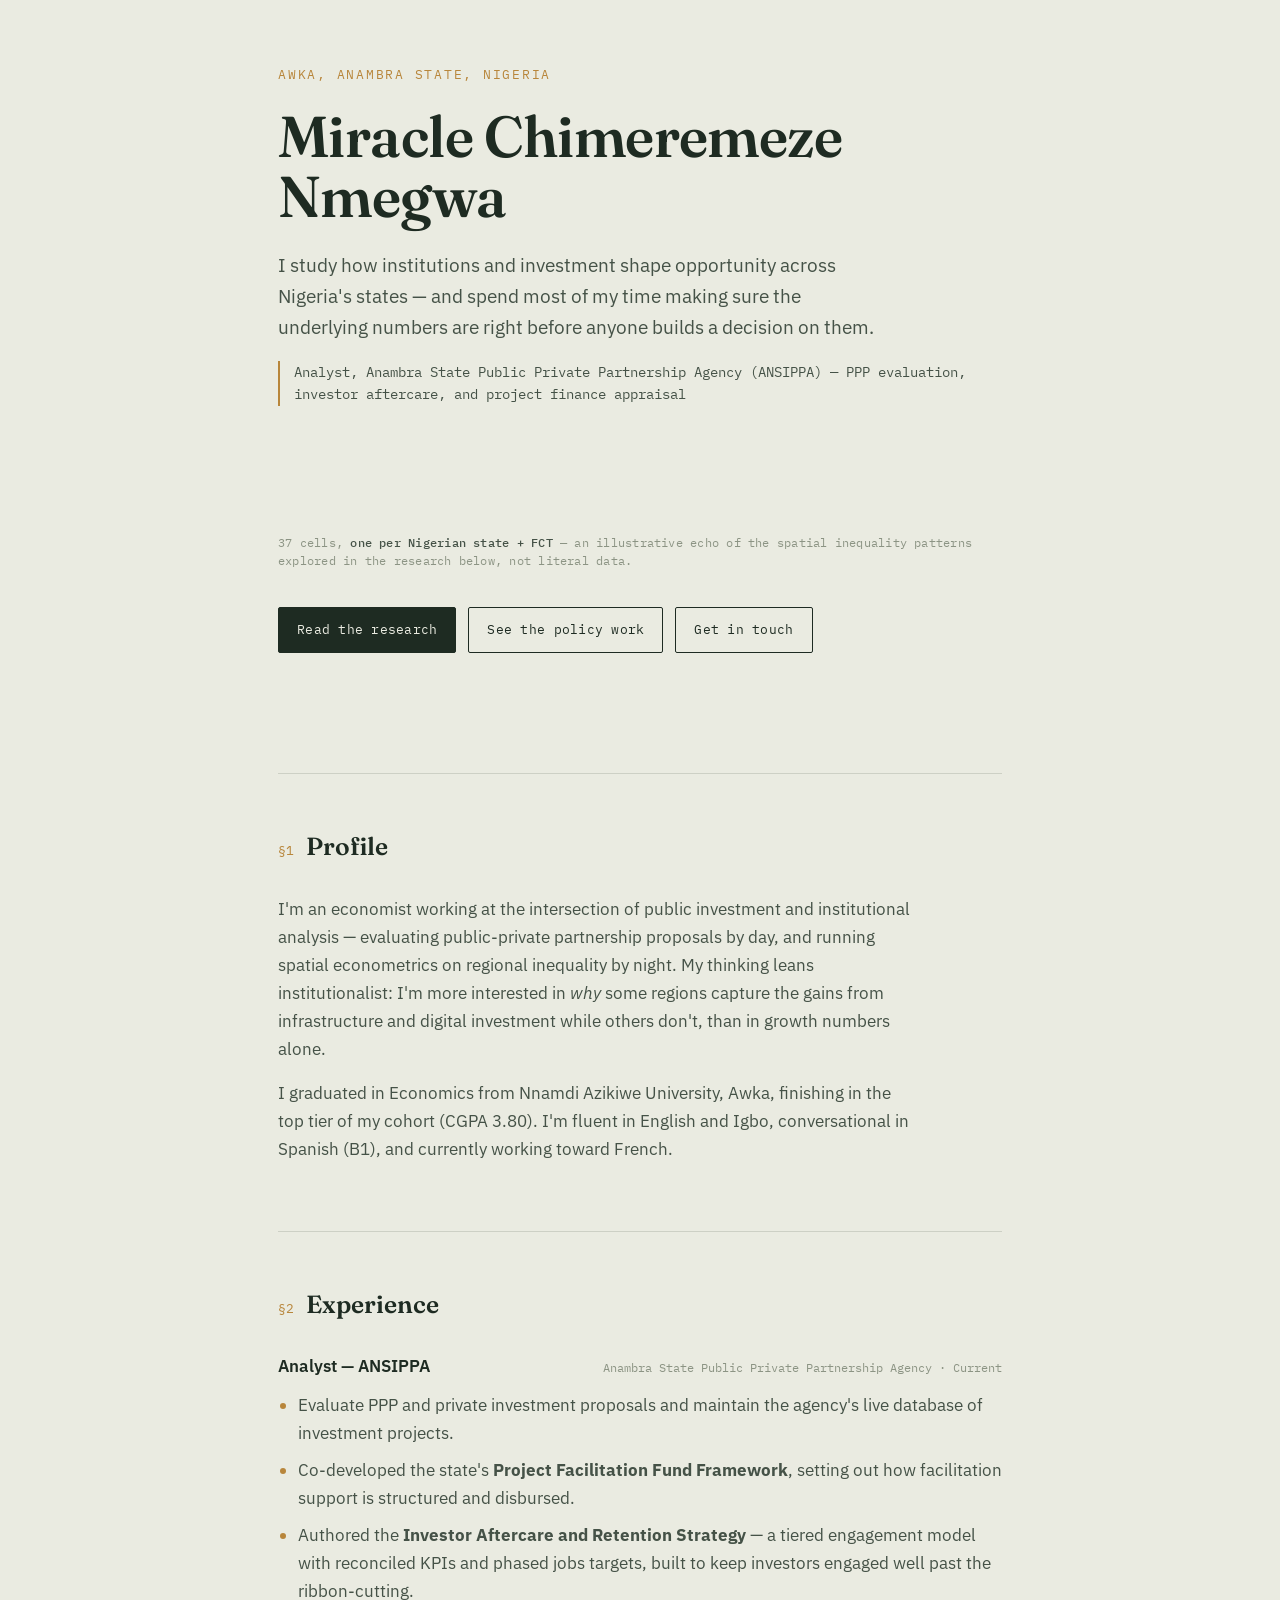
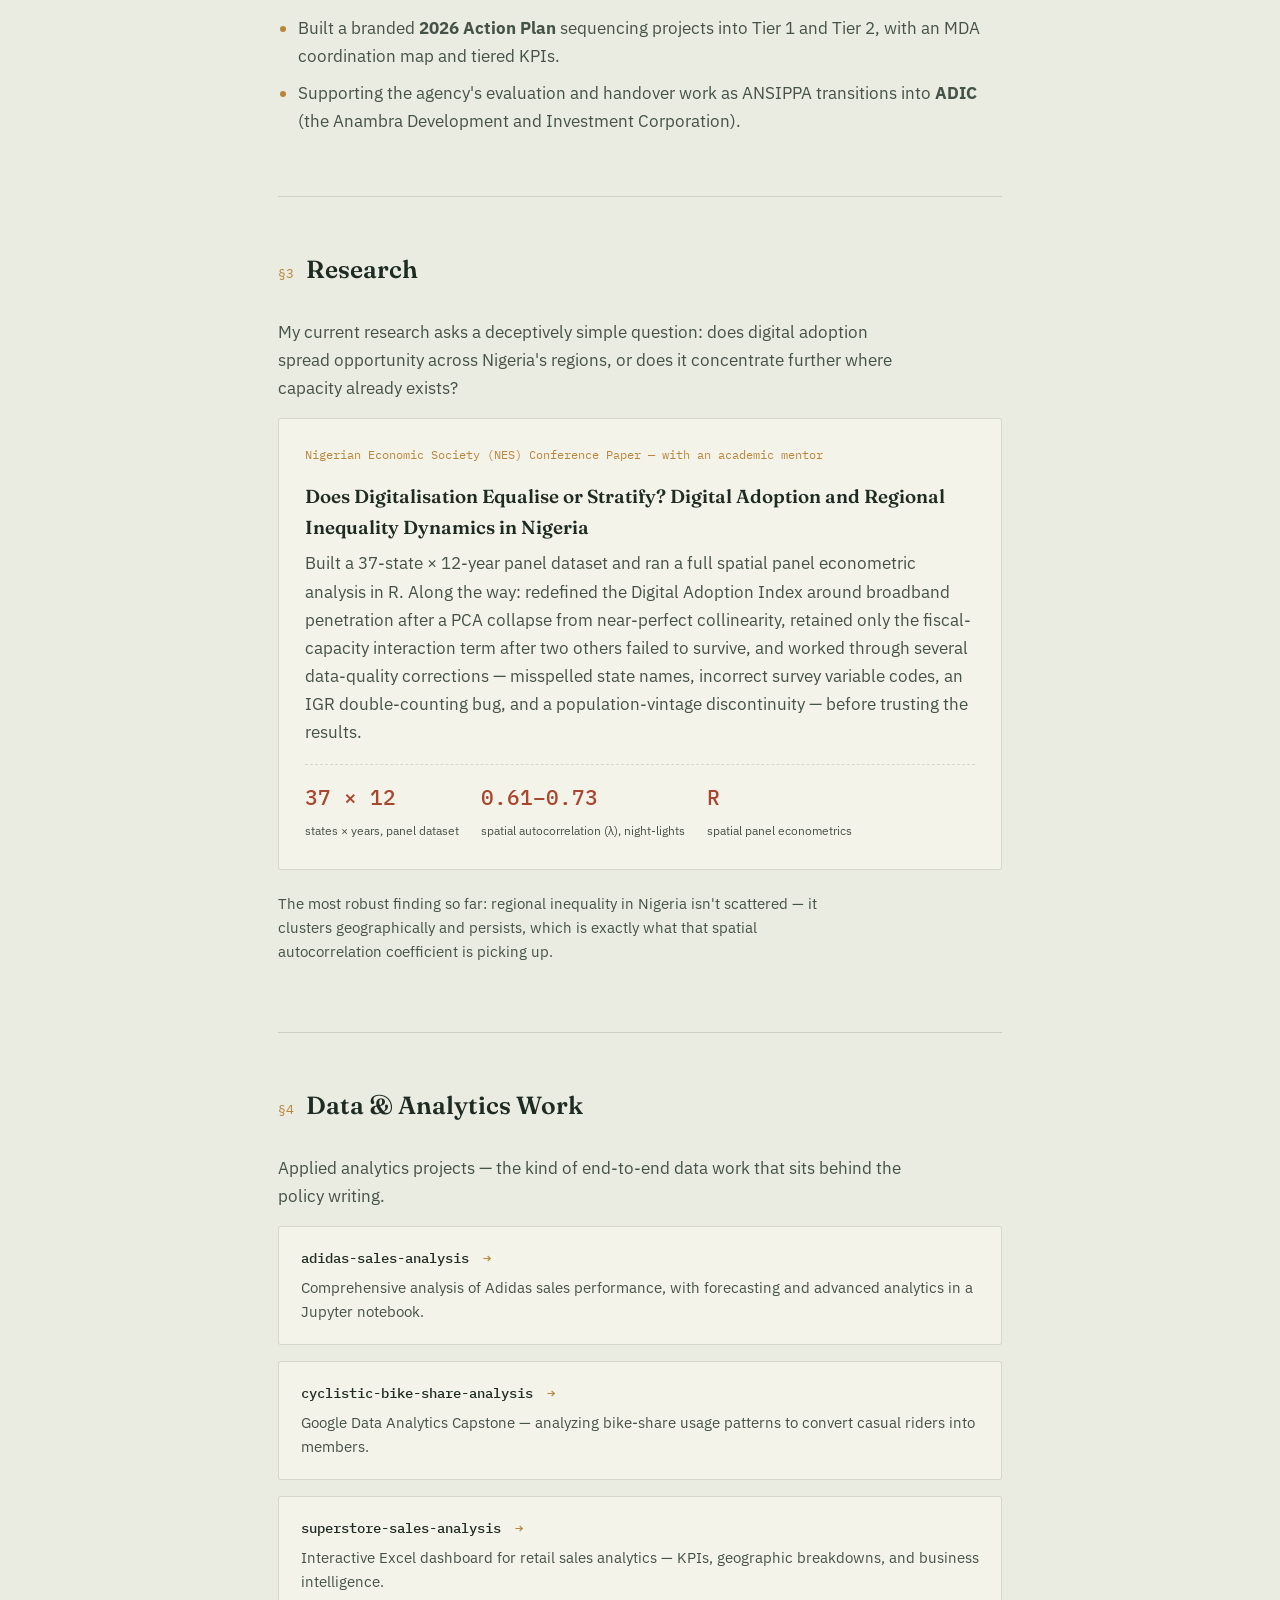
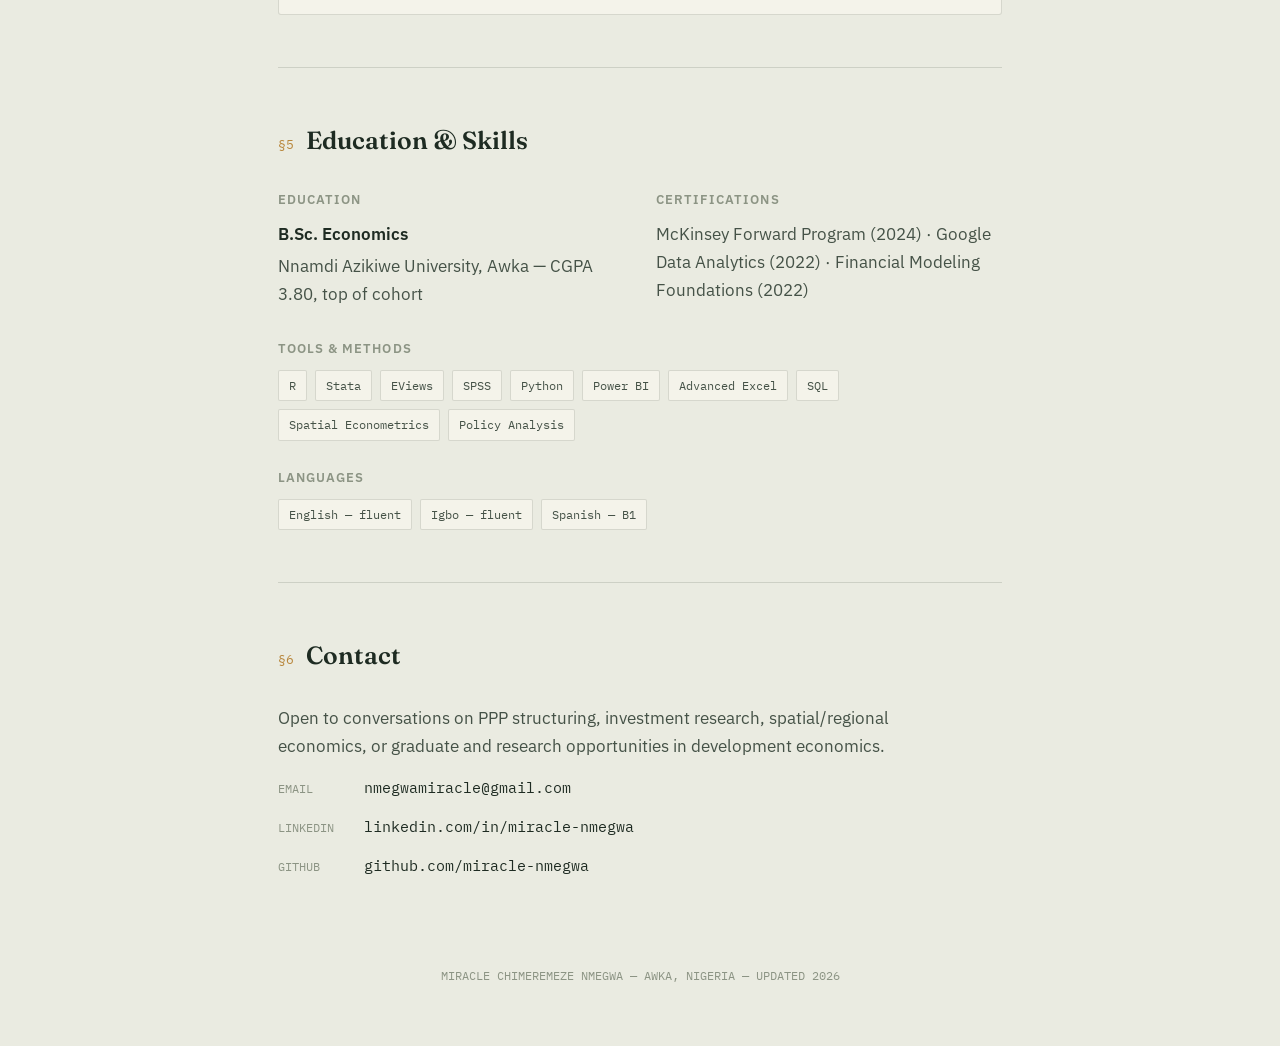
==== index.html @ bb27f85c "Add files via upload" ====
<!DOCTYPE html>
<html lang="en">
<head>
<meta charset="UTF-8">
<meta name="viewport" content="width=device-width, initial-scale=1.0">
<title>Miracle Chimeremeze Nmegwa — Development Economist</title>
<meta name="description" content="Development Economist &amp; Analyst — PPP evaluation, investment research, and spatial econometrics on regional inequality in Nigeria.">
<link rel="preconnect" href="https://fonts.googleapis.com">
<link rel="preconnect" href="https://fonts.gstatic.com" crossorigin>
<link href="https://fonts.googleapis.com/css2?family=Fraunces:opsz,wght@9..144,300;9..144,500;9..144,600;9..144,700&family=IBM+Plex+Sans:wght@400;500;600&family=IBM+Plex+Mono:wght@400;500&display=swap" rel="stylesheet">
<style>
  :root{
    --paper:#EAEBE1;
    --card:#F4F3EA;
    --ink:#1E2B22;
    --ink-soft:#455247;
    --gold:#B8863B;
    --rust:#A8462F;
    --sage:#8C9484;
    --line: rgba(30,43,34,0.14);
    --maxw: 780px;
  }
  *{box-sizing:border-box;}
  html{scroll-behavior:smooth;}
  @media (prefers-reduced-motion: reduce){
    html{scroll-behavior:auto;}
    *{animation-duration:0.01ms !important; animation-iteration-count:1 !important; transition-duration:0.01ms !important;}
  }
  body{
    margin:0;
    background:var(--paper);
    color:var(--ink);
    font-family:'IBM Plex Sans', sans-serif;
    font-size:17px;
    line-height:1.65;
    -webkit-font-smoothing:antialiased;
  }
  a{color:var(--gold);}
  a:hover{color:var(--rust);}
  ::selection{background:var(--gold); color:var(--card);}

  .wrap{
    max-width:var(--maxw);
    margin:0 auto;
    padding:0 28px;
  }

  /* ---------- HERO ---------- */
  .hero{
    padding:96px 0 64px;
    position:relative;
  }
  .eyebrow{
    font-family:'IBM Plex Mono', monospace;
    font-size:12.5px;
    letter-spacing:0.14em;
    text-transform:uppercase;
    color:var(--gold);
    margin:0 0 22px;
  }
  h1.name{
    font-family:'Fraunces', serif;
    font-weight:600;
    font-size:clamp(2.2rem, 5.6vw, 3.6rem);
    line-height:1.05;
    letter-spacing:-0.01em;
    margin:0 0 22px;
    color:var(--ink);
  }
  .tagline{
    font-size:1.18rem;
    color:var(--ink-soft);
    max-width:56ch;
    margin:0 0 8px;
  }
  .role-line{
    font-family:'IBM Plex Mono', monospace;
    font-size:13.5px;
    color:var(--ink-soft);
    margin:18px 0 36px;
    border-left:2px solid var(--gold);
    padding-left:14px;
  }
  .cta-row{
    display:flex;
    flex-wrap:wrap;
    gap:12px;
    margin-bottom:56px;
  }
  .btn{
    font-family:'IBM Plex Mono', monospace;
    font-size:13px;
    letter-spacing:0.02em;
    text-decoration:none;
    padding:11px 18px;
    border-radius:2px;
    border:1px solid var(--ink);
    color:var(--ink);
    transition:background 0.15s ease, color 0.15s ease, border-color 0.15s ease;
  }
  .btn:hover{
    background:var(--ink);
    color:var(--paper);
  }
  .btn.primary{
    background:var(--ink);
    color:var(--paper);
    border-color:var(--ink);
  }
  .btn.primary:hover{
    background:var(--rust);
    border-color:var(--rust);
    color:var(--card);
  }

  /* ---------- GRID SIGNATURE ---------- */
  .grid-signature{
    display:grid;
    grid-template-columns:repeat(auto-fit, minmax(0,1fr));
    grid-auto-flow:column;
    gap:5px;
    width:100%;
    height:78px;
    margin-bottom:14px;
  }
  .grid-signature .cell{
    border-radius:1px;
    opacity:0;
    transform:translateY(6px);
    animation:cellIn 0.5s ease forwards;
  }
  @keyframes cellIn{
    to{opacity:var(--target-op,1); transform:translateY(0);}
  }
  .grid-caption{
    font-family:'IBM Plex Mono', monospace;
    font-size:11.5px;
    color:var(--sage);
    letter-spacing:0.02em;
  }
  .grid-caption b{color:var(--ink-soft); font-weight:500;}

  /* ---------- SECTIONS ---------- */
  section{
    padding:52px 0;
    border-top:1px solid var(--line);
  }
  .sec-head{
    display:flex;
    align-items:baseline;
    gap:12px;
    margin-bottom:28px;
  }
  .sec-code{
    font-family:'IBM Plex Mono', monospace;
    font-size:13px;
    color:var(--gold);
    white-space:nowrap;
  }
  h2{
    font-family:'Fraunces', serif;
    font-weight:600;
    font-size:1.55rem;
    margin:0;
    color:var(--ink);
  }
  p{margin:0 0 16px;}
  .lede{color:var(--ink-soft); max-width:64ch;}

  /* ---------- EXPERIENCE ---------- */
  .role{
    margin-bottom:30px;
  }
  .role:last-child{margin-bottom:0;}
  .role-top{
    display:flex;
    justify-content:space-between;
    align-items:baseline;
    flex-wrap:wrap;
    gap:8px;
    margin-bottom:10px;
  }
  .role-title{
    font-weight:600;
    font-size:1.05rem;
    color:var(--ink);
  }
  .role-meta{
    font-family:'IBM Plex Mono', monospace;
    font-size:12px;
    color:var(--sage);
  }
  ul.role-list{
    margin:0;
    padding-left:20px;
  }
  ul.role-list li{
    margin-bottom:9px;
    color:var(--ink-soft);
  }
  ul.role-list li::marker{color:var(--gold);}

  /* ---------- RESEARCH ---------- */
  .paper-block{
    background:var(--card);
    border:1px solid var(--line);
    border-radius:3px;
    padding:26px 26px 22px;
    margin-bottom:22px;
  }
  .paper-title{
    font-family:'Fraunces', serif;
    font-weight:600;
    font-size:1.18rem;
    color:var(--ink);
    margin-bottom:6px;
  }
  .paper-meta{
    font-family:'IBM Plex Mono', monospace;
    font-size:12px;
    color:var(--gold);
    margin-bottom:16px;
    display:block;
  }
  .stat-row{
    display:flex;
    flex-wrap:wrap;
    gap:22px;
    margin:18px 0 4px;
    padding-top:16px;
    border-top:1px dashed var(--line);
  }
  .stat{
    min-width:130px;
  }
  .stat b{
    display:block;
    font-family:'IBM Plex Mono', monospace;
    font-size:1.3rem;
    color:var(--rust);
    font-weight:500;
  }
  .stat span{
    font-size:12px;
    color:var(--ink-soft);
  }

  /* ---------- PROJECTS ---------- */
  .proj-grid{
    display:grid;
    grid-template-columns:1fr;
    gap:16px;
  }
  .proj-card{
    display:block;
    text-decoration:none;
    color:inherit;
    background:var(--card);
    border:1px solid var(--line);
    border-radius:3px;
    padding:20px 22px;
    transition:border-color 0.15s ease, transform 0.15s ease;
  }
  .proj-card:hover{
    border-color:var(--gold);
    transform:translateY(-2px);
  }
  .proj-name{
    font-family:'IBM Plex Mono', monospace;
    font-size:14px;
    font-weight:500;
    color:var(--ink);
    margin-bottom:6px;
  }
  .proj-name .arrow{color:var(--gold); margin-left:6px;}
  .proj-desc{
    font-size:14.5px;
    color:var(--ink-soft);
    margin:0;
  }

  /* ---------- EDUCATION / SKILLS ---------- */
  .cols2{
    display:grid;
    grid-template-columns:1fr;
    gap:32px;
  }
  @media (min-width:620px){
    .cols2{grid-template-columns:1fr 1fr;}
  }
  .tag-row{
    display:flex;
    flex-wrap:wrap;
    gap:8px;
    margin-top:6px;
  }
  .tag{
    font-family:'IBM Plex Mono', monospace;
    font-size:12px;
    padding:5px 10px;
    background:var(--card);
    border:1px solid var(--line);
    border-radius:2px;
    color:var(--ink-soft);
  }
  h3.mini{
    font-family:'IBM Plex Sans', sans-serif;
    font-size:13px;
    text-transform:uppercase;
    letter-spacing:0.08em;
    color:var(--sage);
    margin:0 0 10px;
    font-weight:600;
  }

  /* ---------- CONTACT ---------- */
  .contact-links{
    display:flex;
    flex-direction:column;
    gap:14px;
    margin-top:8px;
  }
  .contact-links a{
    font-family:'IBM Plex Mono', monospace;
    font-size:15px;
    text-decoration:none;
    color:var(--ink);
    display:flex;
    align-items:baseline;
    gap:10px;
  }
  .contact-links a:hover{color:var(--rust);}
  .contact-links .label{
    color:var(--sage);
    font-size:12px;
    width:76px;
    flex-shrink:0;
  }

  footer{
    padding:36px 0 60px;
    text-align:center;
  }
  footer p{
    font-family:'IBM Plex Mono', monospace;
    font-size:11.5px;
    color:var(--sage);
    margin:0;
  }

  @media (max-width:520px){
    .hero{padding:64px 0 44px;}
    section{padding:40px 0;}
  }
</style>
</head>
<body>

<div class="wrap">

  <!-- HERO -->
  <section class="hero" style="border-top:none; padding-top:64px;">
    <p class="eyebrow">Awka, Anambra State, Nigeria</p>
    <h1 class="name">Miracle Chimeremeze Nmegwa</h1>
    <p class="tagline">I study how institutions and investment shape opportunity across Nigeria's states — and spend most of my time making sure the underlying numbers are right before anyone builds a decision on them.</p>
    <p class="role-line">Analyst, Anambra State Public Private Partnership Agency (ANSIPPA) — PPP evaluation, investor aftercare, and project finance appraisal</p>

    <div id="grid-signature" class="grid-signature" aria-hidden="true"></div>
    <p class="grid-caption">37 cells, <b>one per Nigerian state + FCT</b> — an illustrative echo of the spatial inequality patterns explored in the research below, not literal data.</p>

    <div class="cta-row" style="margin-top:36px;">
      <a class="btn primary" href="#research">Read the research</a>
      <a class="btn" href="#experience">See the policy work</a>
      <a class="btn" href="#contact">Get in touch</a>
    </div>
  </section>

  <!-- PROFILE -->
  <section id="profile">
    <div class="sec-head"><span class="sec-code">§1</span><h2>Profile</h2></div>
    <p class="lede">I'm an economist working at the intersection of public investment and institutional analysis — evaluating public-private partnership proposals by day, and running spatial econometrics on regional inequality by night. My thinking leans institutionalist: I'm more interested in <em>why</em> some regions capture the gains from infrastructure and digital investment while others don't, than in growth numbers alone.</p>
    <p class="lede">I graduated in Economics from Nnamdi Azikiwe University, Awka, finishing in the top tier of my cohort (CGPA 3.80). I'm fluent in English and Igbo, conversational in Spanish (B1), and currently working toward French.</p>
  </section>

  <!-- EXPERIENCE -->
  <section id="experience">
    <div class="sec-head"><span class="sec-code">§2</span><h2>Experience</h2></div>

    <div class="role">
      <div class="role-top">
        <span class="role-title">Analyst — ANSIPPA</span>
        <span class="role-meta">Anambra State Public Private Partnership Agency · Current</span>
      </div>
      <ul class="role-list">
        <li>Evaluate PPP and private investment proposals and maintain the agency's live database of investment projects.</li>
        <li>Co-developed the state's <strong>Project Facilitation Fund Framework</strong>, setting out how facilitation support is structured and disbursed.</li>
        <li>Authored the <strong>Investor Aftercare and Retention Strategy</strong> — a tiered engagement model with reconciled KPIs and phased jobs targets, built to keep investors engaged well past the ribbon-cutting.</li>
        <li>Built a branded <strong>2026 Action Plan</strong> sequencing projects into Tier 1 and Tier 2, with an MDA coordination map and tiered KPIs.</li>
        <li>Supporting the agency's evaluation and handover work as ANSIPPA transitions into <strong>ADIC</strong> (the Anambra Development and Investment Corporation).</li>
      </ul>
    </div>
  </section>

  <!-- RESEARCH -->
  <section id="research">
    <div class="sec-head"><span class="sec-code">§3</span><h2>Research</h2></div>
    <p class="lede">My current research asks a deceptively simple question: does digital adoption spread opportunity across Nigeria's regions, or does it concentrate further where capacity already exists?</p>

    <div class="paper-block">
      <span class="paper-meta">Nigerian Economic Society (NES) Conference Paper — with an academic mentor</span>
      <div class="paper-title">Does Digitalisation Equalise or Stratify? Digital Adoption and Regional Inequality Dynamics in Nigeria</div>
      <p style="margin-bottom:0; color:var(--ink-soft);">Built a 37-state × 12-year panel dataset and ran a full spatial panel econometric analysis in R. Along the way: redefined the Digital Adoption Index around broadband penetration after a PCA collapse from near-perfect collinearity, retained only the fiscal-capacity interaction term after two others failed to survive, and worked through several data-quality corrections — misspelled state names, incorrect survey variable codes, an IGR double-counting bug, and a population-vintage discontinuity — before trusting the results.</p>
      <div class="stat-row">
        <div class="stat"><b>37 × 12</b><span>states × years, panel dataset</span></div>
        <div class="stat"><b>0.61–0.73</b><span>spatial autocorrelation (λ), night-lights</span></div>
        <div class="stat"><b>R</b><span>spatial panel econometrics</span></div>
      </div>
    </div>
    <p class="lede" style="font-size:14.5px;">The most robust finding so far: regional inequality in Nigeria isn't scattered — it clusters geographically and persists, which is exactly what that spatial autocorrelation coefficient is picking up.</p>
  </section>

  <!-- PROJECTS -->
  <section id="projects">
    <div class="sec-head"><span class="sec-code">§4</span><h2>Data &amp; Analytics Work</h2></div>
    <p class="lede">Applied analytics projects — the kind of end-to-end data work that sits behind the policy writing.</p>
    <div class="proj-grid">
      <a class="proj-card" href="https://github.com/miracle-nmegwa/adidas-sales-analysis" target="_blank" rel="noopener">
        <div class="proj-name">adidas-sales-analysis <span class="arrow">→</span></div>
        <p class="proj-desc">Comprehensive analysis of Adidas sales performance, with forecasting and advanced analytics in a Jupyter notebook.</p>
      </a>
      <a class="proj-card" href="https://github.com/miracle-nmegwa/cyclistic-bike-share-analysis" target="_blank" rel="noopener">
        <div class="proj-name">cyclistic-bike-share-analysis <span class="arrow">→</span></div>
        <p class="proj-desc">Google Data Analytics Capstone — analyzing bike-share usage patterns to convert casual riders into members.</p>
      </a>
      <a class="proj-card" href="https://github.com/miracle-nmegwa/superstore-sales-analysis" target="_blank" rel="noopener">
        <div class="proj-name">superstore-sales-analysis <span class="arrow">→</span></div>
        <p class="proj-desc">Interactive Excel dashboard for retail sales analytics — KPIs, geographic breakdowns, and business intelligence.</p>
      </a>
    </div>
  </section>

  <!-- EDUCATION & SKILLS -->
  <section id="skills">
    <div class="sec-head"><span class="sec-code">§5</span><h2>Education &amp; Skills</h2></div>
    <div class="cols2">
      <div>
        <h3 class="mini">Education</h3>
        <p style="margin-bottom:4px; font-weight:600;">B.Sc. Economics</p>
        <p class="lede" style="margin-bottom:0;">Nnamdi Azikiwe University, Awka — CGPA 3.80, top of cohort</p>
      </div>
      <div>
        <h3 class="mini">Certifications</h3>
        <p class="lede" style="margin-bottom:0;">McKinsey Forward Program (2024) · Google Data Analytics (2022) · Financial Modeling Foundations (2022)</p>
      </div>
    </div>
    <div style="margin-top:30px;">
      <h3 class="mini">Tools &amp; Methods</h3>
      <div class="tag-row">
        <span class="tag">R</span>
        <span class="tag">Stata</span>
        <span class="tag">EViews</span>
        <span class="tag">SPSS</span>
        <span class="tag">Python</span>
        <span class="tag">Power BI</span>
        <span class="tag">Advanced Excel</span>
        <span class="tag">SQL</span>
        <span class="tag">Spatial Econometrics</span>
        <span class="tag">Policy Analysis</span>
      </div>
    </div>
    <div style="margin-top:26px;">
      <h3 class="mini">Languages</h3>
      <div class="tag-row">
        <span class="tag">English — fluent</span>
        <span class="tag">Igbo — fluent</span>
        <span class="tag">Spanish — B1</span>
      </div>
    </div>
  </section>

  <!-- CONTACT -->
  <section id="contact">
    <div class="sec-head"><span class="sec-code">§6</span><h2>Contact</h2></div>
    <p class="lede">Open to conversations on PPP structuring, investment research, spatial/regional economics, or graduate and research opportunities in development economics.</p>
    <div class="contact-links">
      <a href="mailto:nmegwamiracle@gmail.com"><span class="label">EMAIL</span> nmegwamiracle@gmail.com</a>
      <a href="https://www.linkedin.com/in/miracle-nmegwa" target="_blank" rel="noopener"><span class="label">LINKEDIN</span> linkedin.com/in/miracle-nmegwa</a>
      <a href="https://github.com/miracle-nmegwa" target="_blank" rel="noopener"><span class="label">GITHUB</span> github.com/miracle-nmegwa</a>
    </div>
  </section>

  <footer>
    <p>MIRACLE CHIMEREMEZE NMEGWA — AWKA, NIGERIA — UPDATED 2026</p>
  </footer>

</div>

<script>
  // Signature grid: 37 cells representing states + FCT, illustrative variation only
  (function(){
    var grid = document.getElementById('grid-signature');
    var n = 37;
    // seeded pseudo-random pattern so it's stable across reloads but not uniform
    var seed = 42;
    function rand(){
      seed = (seed * 9301 + 49297) % 233280;
      return seed / 233280;
    }
    var colors = ['#8C9484', '#B8863B', '#A8462F'];
    for(var i=0;i<n;i++){
      var cell = document.createElement('div');
      cell.className = 'cell';
      var r = rand();
      var heightPct = 30 + r*70;
      var colorIdx = r < 0.55 ? 0 : (r < 0.85 ? 1 : 2);
      var opacity = 0.35 + r*0.65;
      cell.style.background = colors[colorIdx];
      cell.style.height = heightPct + '%';
      cell.style.alignSelf = 'flex-end';
      cell.style.setProperty('--target-op', opacity.toFixed(2));
      cell.style.animationDelay = (i * 18) + 'ms';
      grid.appendChild(cell);
    }
    grid.style.display = 'flex';
    grid.style.alignItems = 'flex-end';
  })();
</script>

</body>
</html>
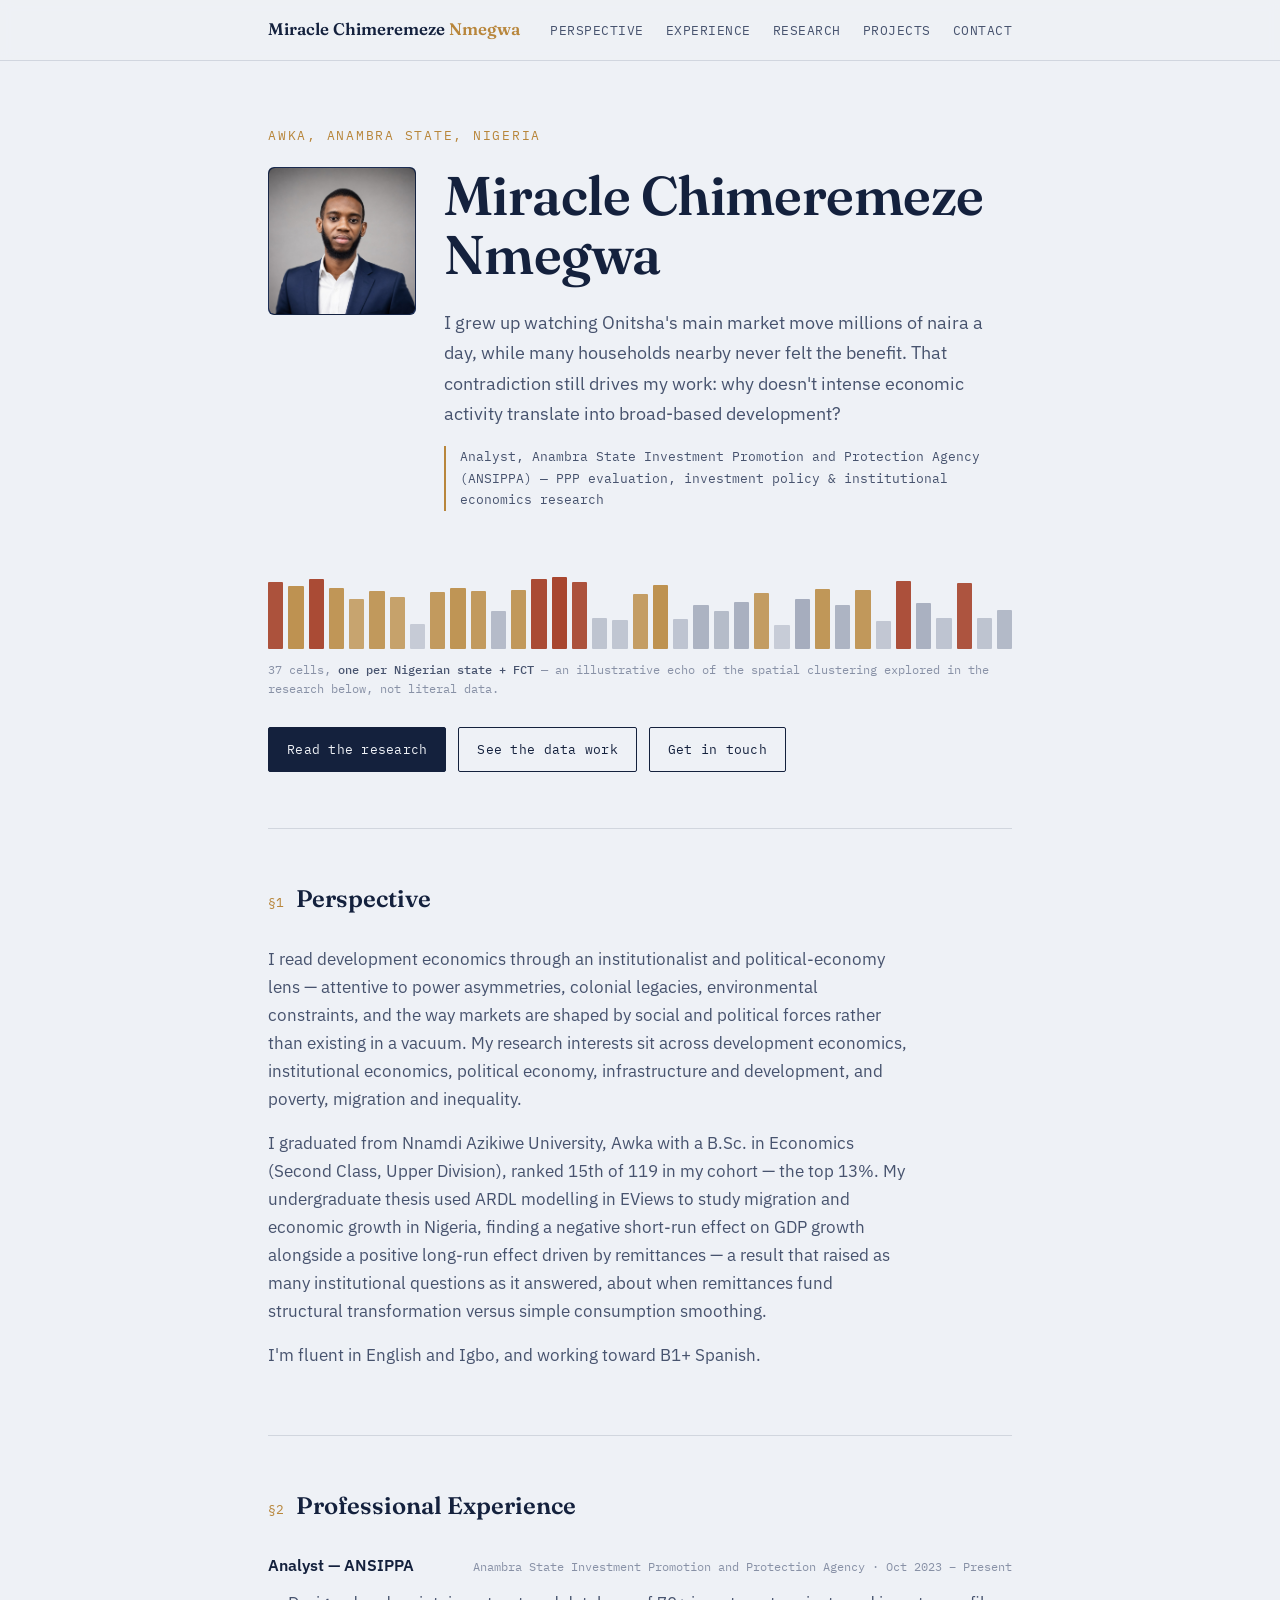
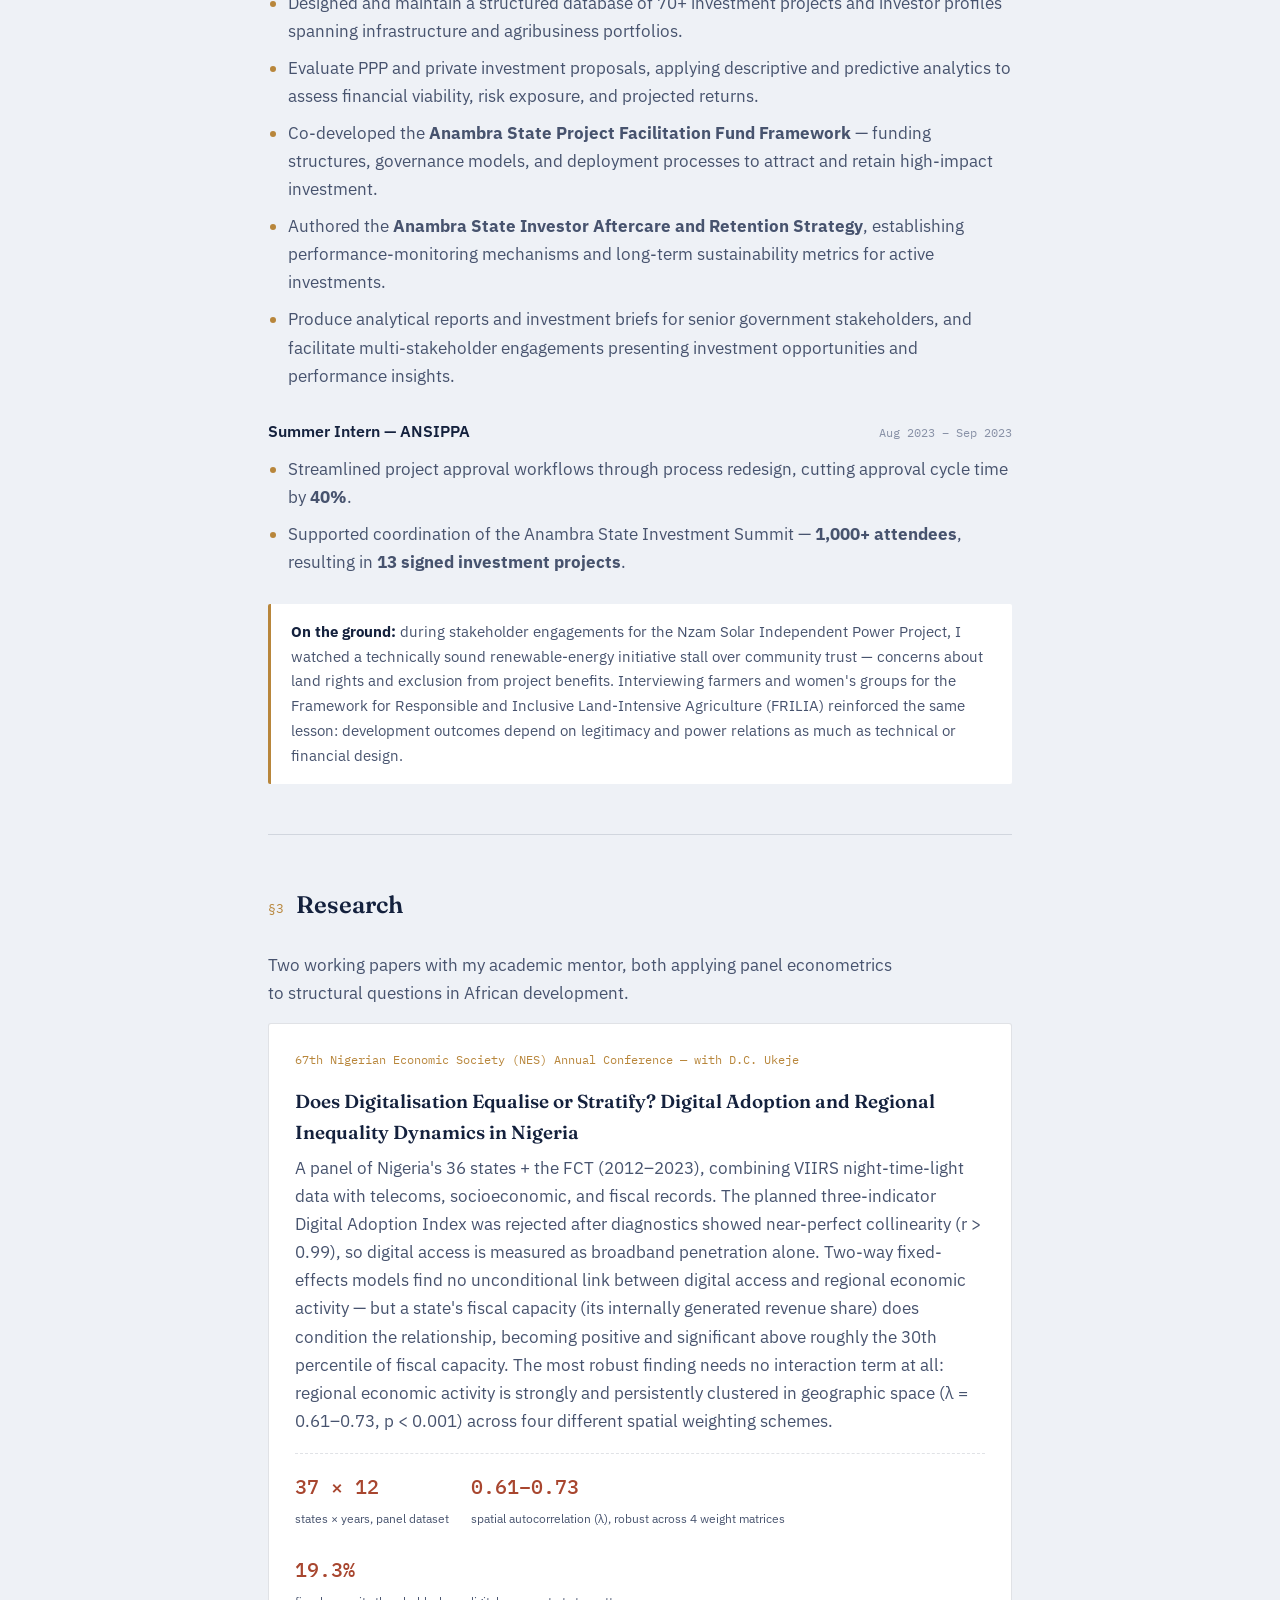
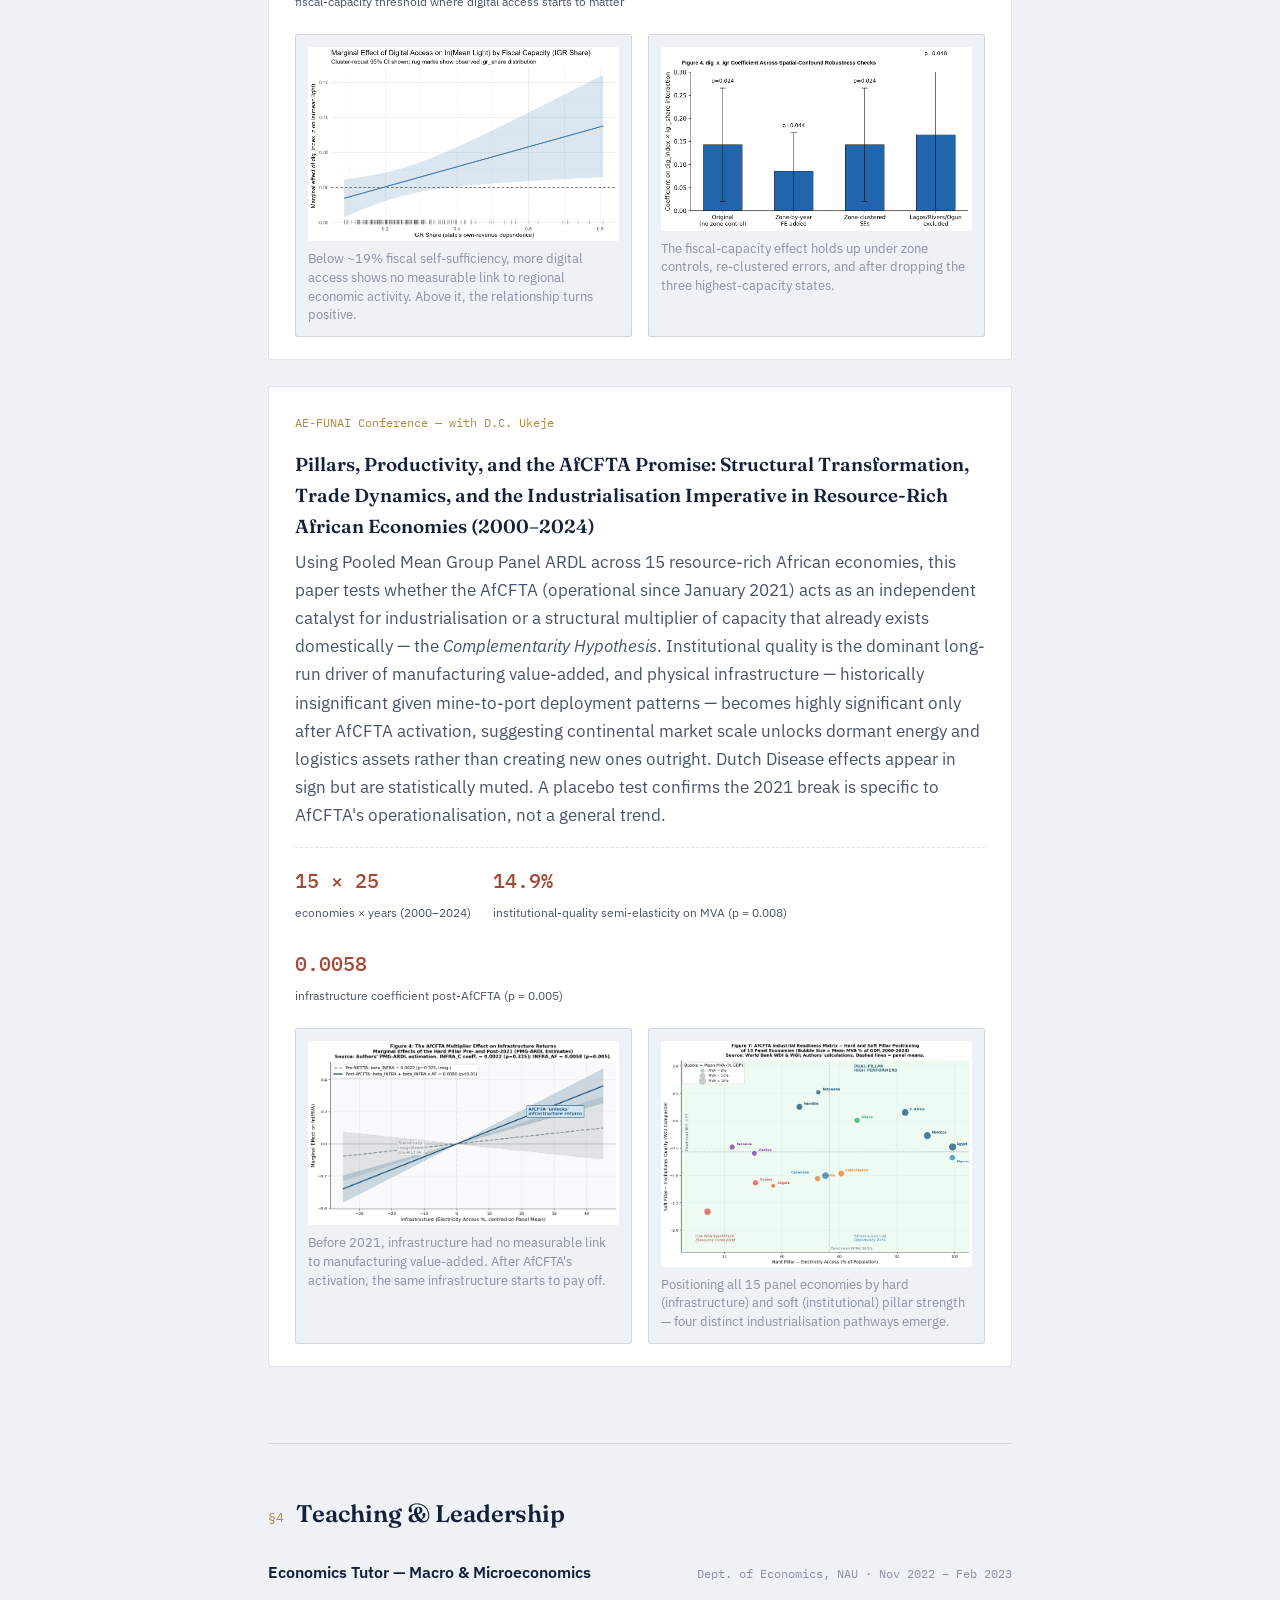
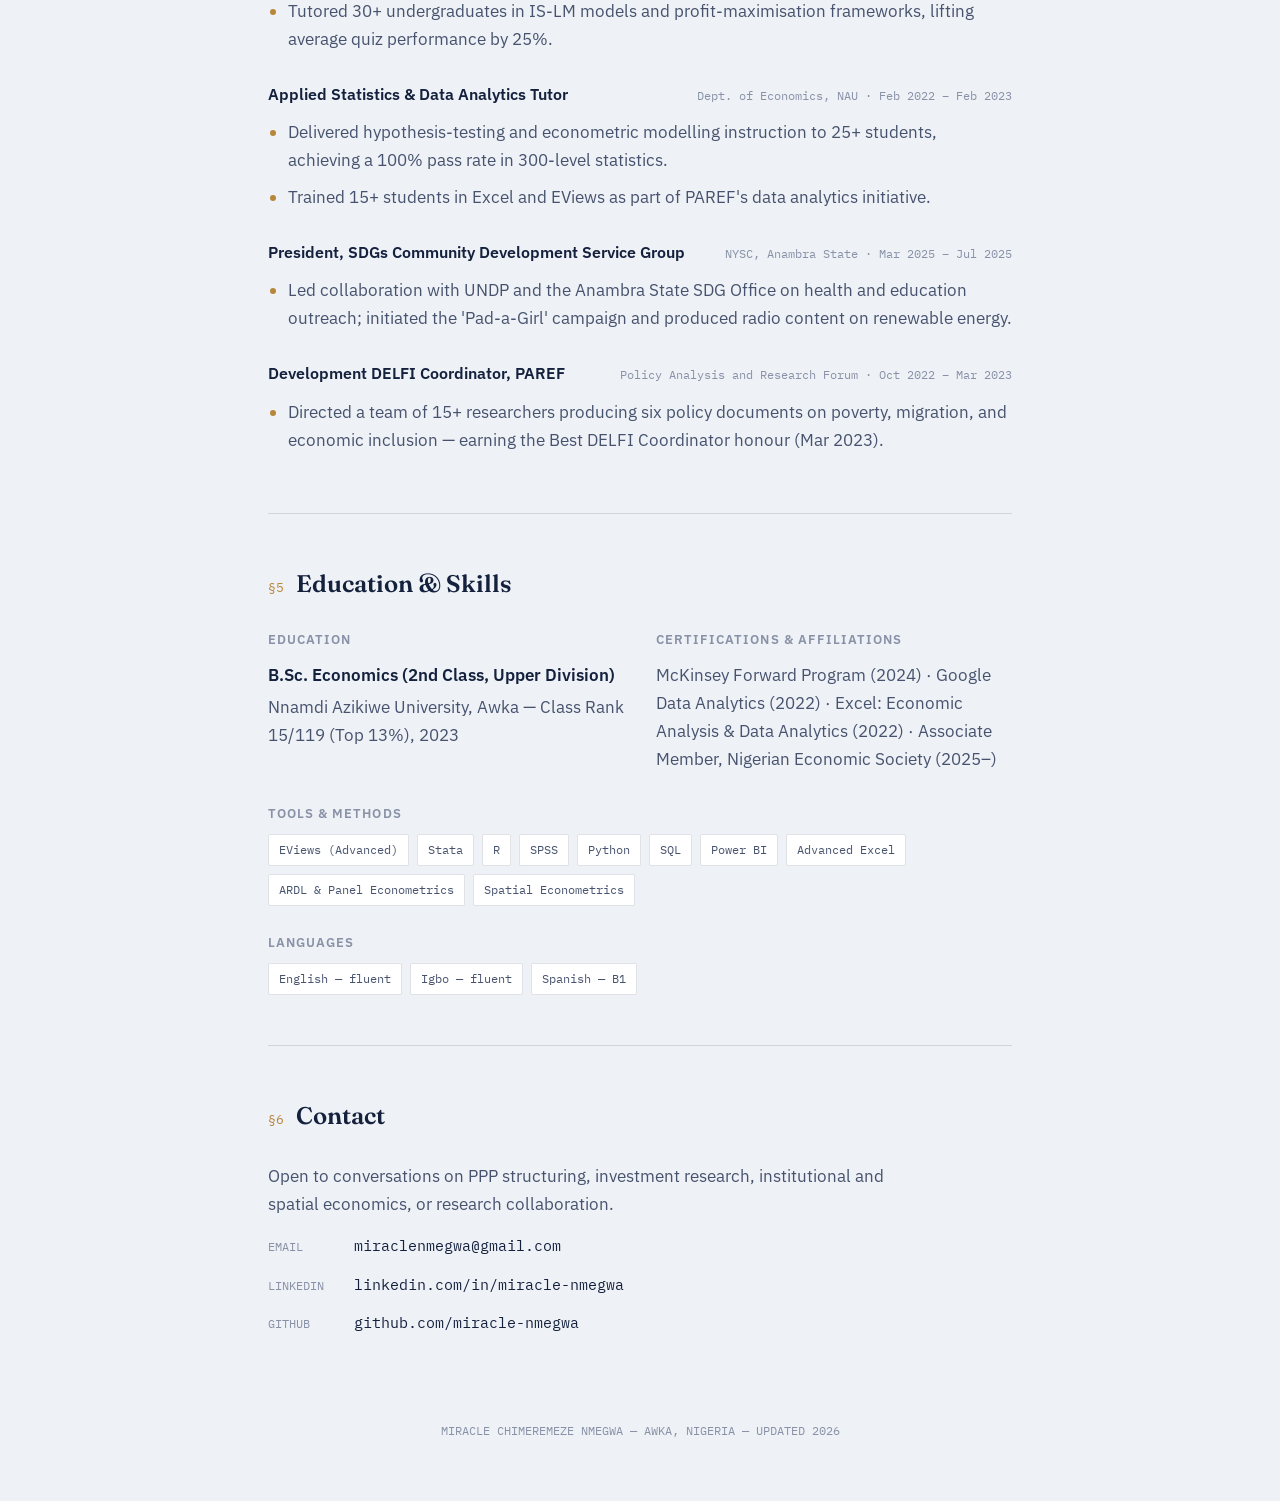
==== commit 53a06cc8: "Add files via upload" ====
--- a/index.html
+++ b/index.html
@@ -4,438 +4,180 @@
 <meta charset="UTF-8">
 <meta name="viewport" content="width=device-width, initial-scale=1.0">
 <title>Miracle Chimeremeze Nmegwa — Development Economist</title>
-<meta name="description" content="Development Economist &amp; Analyst — PPP evaluation, investment research, and spatial econometrics on regional inequality in Nigeria.">
+<meta name="description" content="Development Economist &amp; Analyst — institutional economics, PPP evaluation, and spatial/panel econometric research in Nigeria and Sub-Saharan Africa.">
 <link rel="preconnect" href="https://fonts.googleapis.com">
 <link rel="preconnect" href="https://fonts.gstatic.com" crossorigin>
 <link href="https://fonts.googleapis.com/css2?family=Fraunces:opsz,wght@9..144,300;9..144,500;9..144,600;9..144,700&family=IBM+Plex+Sans:wght@400;500;600&family=IBM+Plex+Mono:wght@400;500&display=swap" rel="stylesheet">
-<style>
-  :root{
-    --paper:#EAEBE1;
-    --card:#F4F3EA;
-    --ink:#1E2B22;
-    --ink-soft:#455247;
-    --gold:#B8863B;
-    --rust:#A8462F;
-    --sage:#8C9484;
-    --line: rgba(30,43,34,0.14);
-    --maxw: 780px;
-  }
-  *{box-sizing:border-box;}
-  html{scroll-behavior:smooth;}
-  @media (prefers-reduced-motion: reduce){
-    html{scroll-behavior:auto;}
-    *{animation-duration:0.01ms !important; animation-iteration-count:1 !important; transition-duration:0.01ms !important;}
-  }
-  body{
-    margin:0;
-    background:var(--paper);
-    color:var(--ink);
-    font-family:'IBM Plex Sans', sans-serif;
-    font-size:17px;
-    line-height:1.65;
-    -webkit-font-smoothing:antialiased;
-  }
-  a{color:var(--gold);}
-  a:hover{color:var(--rust);}
-  ::selection{background:var(--gold); color:var(--card);}
-
-  .wrap{
-    max-width:var(--maxw);
-    margin:0 auto;
-    padding:0 28px;
-  }
-
-  /* ---------- HERO ---------- */
-  .hero{
-    padding:96px 0 64px;
-    position:relative;
-  }
-  .eyebrow{
-    font-family:'IBM Plex Mono', monospace;
-    font-size:12.5px;
-    letter-spacing:0.14em;
-    text-transform:uppercase;
-    color:var(--gold);
-    margin:0 0 22px;
-  }
-  h1.name{
-    font-family:'Fraunces', serif;
-    font-weight:600;
-    font-size:clamp(2.2rem, 5.6vw, 3.6rem);
-    line-height:1.05;
-    letter-spacing:-0.01em;
-    margin:0 0 22px;
-    color:var(--ink);
-  }
-  .tagline{
-    font-size:1.18rem;
-    color:var(--ink-soft);
-    max-width:56ch;
-    margin:0 0 8px;
-  }
-  .role-line{
-    font-family:'IBM Plex Mono', monospace;
-    font-size:13.5px;
-    color:var(--ink-soft);
-    margin:18px 0 36px;
-    border-left:2px solid var(--gold);
-    padding-left:14px;
-  }
-  .cta-row{
-    display:flex;
-    flex-wrap:wrap;
-    gap:12px;
-    margin-bottom:56px;
-  }
-  .btn{
-    font-family:'IBM Plex Mono', monospace;
-    font-size:13px;
-    letter-spacing:0.02em;
-    text-decoration:none;
-    padding:11px 18px;
-    border-radius:2px;
-    border:1px solid var(--ink);
-    color:var(--ink);
-    transition:background 0.15s ease, color 0.15s ease, border-color 0.15s ease;
-  }
-  .btn:hover{
-    background:var(--ink);
-    color:var(--paper);
-  }
-  .btn.primary{
-    background:var(--ink);
-    color:var(--paper);
-    border-color:var(--ink);
-  }
-  .btn.primary:hover{
-    background:var(--rust);
-    border-color:var(--rust);
-    color:var(--card);
-  }
-
-  /* ---------- GRID SIGNATURE ---------- */
-  .grid-signature{
-    display:grid;
-    grid-template-columns:repeat(auto-fit, minmax(0,1fr));
-    grid-auto-flow:column;
-    gap:5px;
-    width:100%;
-    height:78px;
-    margin-bottom:14px;
-  }
-  .grid-signature .cell{
-    border-radius:1px;
-    opacity:0;
-    transform:translateY(6px);
-    animation:cellIn 0.5s ease forwards;
-  }
-  @keyframes cellIn{
-    to{opacity:var(--target-op,1); transform:translateY(0);}
-  }
-  .grid-caption{
-    font-family:'IBM Plex Mono', monospace;
-    font-size:11.5px;
-    color:var(--sage);
-    letter-spacing:0.02em;
-  }
-  .grid-caption b{color:var(--ink-soft); font-weight:500;}
-
-  /* ---------- SECTIONS ---------- */
-  section{
-    padding:52px 0;
-    border-top:1px solid var(--line);
-  }
-  .sec-head{
-    display:flex;
-    align-items:baseline;
-    gap:12px;
-    margin-bottom:28px;
-  }
-  .sec-code{
-    font-family:'IBM Plex Mono', monospace;
-    font-size:13px;
-    color:var(--gold);
-    white-space:nowrap;
-  }
-  h2{
-    font-family:'Fraunces', serif;
-    font-weight:600;
-    font-size:1.55rem;
-    margin:0;
-    color:var(--ink);
-  }
-  p{margin:0 0 16px;}
-  .lede{color:var(--ink-soft); max-width:64ch;}
-
-  /* ---------- EXPERIENCE ---------- */
-  .role{
-    margin-bottom:30px;
-  }
-  .role:last-child{margin-bottom:0;}
-  .role-top{
-    display:flex;
-    justify-content:space-between;
-    align-items:baseline;
-    flex-wrap:wrap;
-    gap:8px;
-    margin-bottom:10px;
-  }
-  .role-title{
-    font-weight:600;
-    font-size:1.05rem;
-    color:var(--ink);
-  }
-  .role-meta{
-    font-family:'IBM Plex Mono', monospace;
-    font-size:12px;
-    color:var(--sage);
-  }
-  ul.role-list{
-    margin:0;
-    padding-left:20px;
-  }
-  ul.role-list li{
-    margin-bottom:9px;
-    color:var(--ink-soft);
-  }
-  ul.role-list li::marker{color:var(--gold);}
-
-  /* ---------- RESEARCH ---------- */
-  .paper-block{
-    background:var(--card);
-    border:1px solid var(--line);
-    border-radius:3px;
-    padding:26px 26px 22px;
-    margin-bottom:22px;
-  }
-  .paper-title{
-    font-family:'Fraunces', serif;
-    font-weight:600;
-    font-size:1.18rem;
-    color:var(--ink);
-    margin-bottom:6px;
-  }
-  .paper-meta{
-    font-family:'IBM Plex Mono', monospace;
-    font-size:12px;
-    color:var(--gold);
-    margin-bottom:16px;
-    display:block;
-  }
-  .stat-row{
-    display:flex;
-    flex-wrap:wrap;
-    gap:22px;
-    margin:18px 0 4px;
-    padding-top:16px;
-    border-top:1px dashed var(--line);
-  }
-  .stat{
-    min-width:130px;
-  }
-  .stat b{
-    display:block;
-    font-family:'IBM Plex Mono', monospace;
-    font-size:1.3rem;
-    color:var(--rust);
-    font-weight:500;
-  }
-  .stat span{
-    font-size:12px;
-    color:var(--ink-soft);
-  }
-
-  /* ---------- PROJECTS ---------- */
-  .proj-grid{
-    display:grid;
-    grid-template-columns:1fr;
-    gap:16px;
-  }
-  .proj-card{
-    display:block;
-    text-decoration:none;
-    color:inherit;
-    background:var(--card);
-    border:1px solid var(--line);
-    border-radius:3px;
-    padding:20px 22px;
-    transition:border-color 0.15s ease, transform 0.15s ease;
-  }
-  .proj-card:hover{
-    border-color:var(--gold);
-    transform:translateY(-2px);
-  }
-  .proj-name{
-    font-family:'IBM Plex Mono', monospace;
-    font-size:14px;
-    font-weight:500;
-    color:var(--ink);
-    margin-bottom:6px;
-  }
-  .proj-name .arrow{color:var(--gold); margin-left:6px;}
-  .proj-desc{
-    font-size:14.5px;
-    color:var(--ink-soft);
-    margin:0;
-  }
-
-  /* ---------- EDUCATION / SKILLS ---------- */
-  .cols2{
-    display:grid;
-    grid-template-columns:1fr;
-    gap:32px;
-  }
-  @media (min-width:620px){
-    .cols2{grid-template-columns:1fr 1fr;}
-  }
-  .tag-row{
-    display:flex;
-    flex-wrap:wrap;
-    gap:8px;
-    margin-top:6px;
-  }
-  .tag{
-    font-family:'IBM Plex Mono', monospace;
-    font-size:12px;
-    padding:5px 10px;
-    background:var(--card);
-    border:1px solid var(--line);
-    border-radius:2px;
-    color:var(--ink-soft);
-  }
-  h3.mini{
-    font-family:'IBM Plex Sans', sans-serif;
-    font-size:13px;
-    text-transform:uppercase;
-    letter-spacing:0.08em;
-    color:var(--sage);
-    margin:0 0 10px;
-    font-weight:600;
-  }
-
-  /* ---------- CONTACT ---------- */
-  .contact-links{
-    display:flex;
-    flex-direction:column;
-    gap:14px;
-    margin-top:8px;
-  }
-  .contact-links a{
-    font-family:'IBM Plex Mono', monospace;
-    font-size:15px;
-    text-decoration:none;
-    color:var(--ink);
-    display:flex;
-    align-items:baseline;
-    gap:10px;
-  }
-  .contact-links a:hover{color:var(--rust);}
-  .contact-links .label{
-    color:var(--sage);
-    font-size:12px;
-    width:76px;
-    flex-shrink:0;
-  }
-
-  footer{
-    padding:36px 0 60px;
-    text-align:center;
-  }
-  footer p{
-    font-family:'IBM Plex Mono', monospace;
-    font-size:11.5px;
-    color:var(--sage);
-    margin:0;
-  }
-
-  @media (max-width:520px){
-    .hero{padding:64px 0 44px;}
-    section{padding:40px 0;}
-  }
-</style>
+<link rel="stylesheet" href="assets/style.css">
 </head>
 <body>
 
+<div class="topnav">
+  <div class="wrap">
+    <div class="brand">Miracle Chimeremeze <span>Nmegwa</span></div>
+    <nav>
+      <a href="#perspective">Perspective</a>
+      <a href="#experience">Experience</a>
+      <a href="#research">Research</a>
+      <a href="projects.html">Projects</a>
+      <a href="#contact">Contact</a>
+    </nav>
+  </div>
+</div>
+
 <div class="wrap">
 
   <!-- HERO -->
-  <section class="hero" style="border-top:none; padding-top:64px;">
+  <section class="hero" style="border-top:none;">
     <p class="eyebrow">Awka, Anambra State, Nigeria</p>
-    <h1 class="name">Miracle Chimeremeze Nmegwa</h1>
-    <p class="tagline">I study how institutions and investment shape opportunity across Nigeria's states — and spend most of my time making sure the underlying numbers are right before anyone builds a decision on them.</p>
-    <p class="role-line">Analyst, Anambra State Public Private Partnership Agency (ANSIPPA) — PPP evaluation, investor aftercare, and project finance appraisal</p>
+    <div class="hero-top">
+      <div class="avatar" id="avatar-slot"><img src="assets/photo/headshot.jpg" alt="Miracle Chimeremeze Nmegwa"></div>
+      <div class="hero-text">
+        <h1 class="name">Miracle Chimeremeze Nmegwa</h1>
+        <p class="tagline">I grew up watching Onitsha's main market move millions of naira a day, while many households nearby never felt the benefit. That contradiction still drives my work: why doesn't intense economic activity translate into broad-based development?</p>
+        <p class="role-line">Analyst, Anambra State Investment Promotion and Protection Agency (ANSIPPA) — PPP evaluation, investment policy &amp; institutional economics research</p>
+      </div>
+    </div>
 
     <div id="grid-signature" class="grid-signature" aria-hidden="true"></div>
-    <p class="grid-caption">37 cells, <b>one per Nigerian state + FCT</b> — an illustrative echo of the spatial inequality patterns explored in the research below, not literal data.</p>
-
-    <div class="cta-row" style="margin-top:36px;">
+    <p class="grid-caption">37 cells, <b>one per Nigerian state + FCT</b> — an illustrative echo of the spatial clustering explored in the research below, not literal data.</p>
+
+    <div class="cta-row">
       <a class="btn primary" href="#research">Read the research</a>
-      <a class="btn" href="#experience">See the policy work</a>
+      <a class="btn" href="projects.html">See the data work</a>
       <a class="btn" href="#contact">Get in touch</a>
     </div>
   </section>
 
-  <!-- PROFILE -->
-  <section id="profile">
-    <div class="sec-head"><span class="sec-code">§1</span><h2>Profile</h2></div>
-    <p class="lede">I'm an economist working at the intersection of public investment and institutional analysis — evaluating public-private partnership proposals by day, and running spatial econometrics on regional inequality by night. My thinking leans institutionalist: I'm more interested in <em>why</em> some regions capture the gains from infrastructure and digital investment while others don't, than in growth numbers alone.</p>
-    <p class="lede">I graduated in Economics from Nnamdi Azikiwe University, Awka, finishing in the top tier of my cohort (CGPA 3.80). I'm fluent in English and Igbo, conversational in Spanish (B1), and currently working toward French.</p>
+  <!-- PERSPECTIVE -->
+  <section id="perspective">
+    <div class="sec-head"><span class="sec-code">§1</span><h2>Perspective</h2></div>
+    <p class="lede">I read development economics through an institutionalist and political-economy lens — attentive to power asymmetries, colonial legacies, environmental constraints, and the way markets are shaped by social and political forces rather than existing in a vacuum. My research interests sit across development economics, institutional economics, political economy, infrastructure and development, and poverty, migration and inequality.</p>
+    <p class="lede">I graduated from Nnamdi Azikiwe University, Awka with a B.Sc. in Economics (Second Class, Upper Division), ranked 15th of 119 in my cohort — the top 13%. My undergraduate thesis used ARDL modelling in EViews to study migration and economic growth in Nigeria, finding a negative short-run effect on GDP growth alongside a positive long-run effect driven by remittances — a result that raised as many institutional questions as it answered, about when remittances fund structural transformation versus simple consumption smoothing.</p>
+    <p class="lede">I'm fluent in English and Igbo, and working toward B1+ Spanish.</p>
   </section>
 
   <!-- EXPERIENCE -->
   <section id="experience">
-    <div class="sec-head"><span class="sec-code">§2</span><h2>Experience</h2></div>
+    <div class="sec-head"><span class="sec-code">§2</span><h2>Professional Experience</h2></div>
 
     <div class="role">
       <div class="role-top">
         <span class="role-title">Analyst — ANSIPPA</span>
-        <span class="role-meta">Anambra State Public Private Partnership Agency · Current</span>
-      </div>
-      <ul class="role-list">
-        <li>Evaluate PPP and private investment proposals and maintain the agency's live database of investment projects.</li>
-        <li>Co-developed the state's <strong>Project Facilitation Fund Framework</strong>, setting out how facilitation support is structured and disbursed.</li>
-        <li>Authored the <strong>Investor Aftercare and Retention Strategy</strong> — a tiered engagement model with reconciled KPIs and phased jobs targets, built to keep investors engaged well past the ribbon-cutting.</li>
-        <li>Built a branded <strong>2026 Action Plan</strong> sequencing projects into Tier 1 and Tier 2, with an MDA coordination map and tiered KPIs.</li>
-        <li>Supporting the agency's evaluation and handover work as ANSIPPA transitions into <strong>ADIC</strong> (the Anambra Development and Investment Corporation).</li>
-      </ul>
+        <span class="role-meta">Anambra State Investment Promotion and Protection Agency · Oct 2023 – Present</span>
+      </div>
+      <ul class="role-list">
+        <li>Designed and maintain a structured database of 70+ investment projects and investor profiles spanning infrastructure and agribusiness portfolios.</li>
+        <li>Evaluate PPP and private investment proposals, applying descriptive and predictive analytics to assess financial viability, risk exposure, and projected returns.</li>
+        <li>Co-developed the <strong>Anambra State Project Facilitation Fund Framework</strong> — funding structures, governance models, and deployment processes to attract and retain high-impact investment.</li>
+        <li>Authored the <strong>Anambra State Investor Aftercare and Retention Strategy</strong>, establishing performance-monitoring mechanisms and long-term sustainability metrics for active investments.</li>
+        <li>Produce analytical reports and investment briefs for senior government stakeholders, and facilitate multi-stakeholder engagements presenting investment opportunities and performance insights.</li>
+      </ul>
+    </div>
+
+    <div class="role">
+      <div class="role-top">
+        <span class="role-title">Summer Intern — ANSIPPA</span>
+        <span class="role-meta">Aug 2023 – Sep 2023</span>
+      </div>
+      <ul class="role-list">
+        <li>Streamlined project approval workflows through process redesign, cutting approval cycle time by <strong>40%</strong>.</li>
+        <li>Supported coordination of the Anambra State Investment Summit — <strong>1,000+ attendees</strong>, resulting in <strong>13 signed investment projects</strong>.</li>
+      </ul>
+    </div>
+
+    <div class="callout">
+      <b>On the ground:</b> during stakeholder engagements for the Nzam Solar Independent Power Project, I watched a technically sound renewable-energy initiative stall over community trust — concerns about land rights and exclusion from project benefits. Interviewing farmers and women's groups for the Framework for Responsible and Inclusive Land-Intensive Agriculture (FRILIA) reinforced the same lesson: development outcomes depend on legitimacy and power relations as much as technical or financial design.
     </div>
   </section>
 
   <!-- RESEARCH -->
   <section id="research">
     <div class="sec-head"><span class="sec-code">§3</span><h2>Research</h2></div>
-    <p class="lede">My current research asks a deceptively simple question: does digital adoption spread opportunity across Nigeria's regions, or does it concentrate further where capacity already exists?</p>
+    <p class="lede">Two working papers with my academic mentor, both applying panel econometrics to structural questions in African development.</p>
 
     <div class="paper-block">
-      <span class="paper-meta">Nigerian Economic Society (NES) Conference Paper — with an academic mentor</span>
+      <span class="paper-meta">67th Nigerian Economic Society (NES) Annual Conference — with D.C. Ukeje</span>
       <div class="paper-title">Does Digitalisation Equalise or Stratify? Digital Adoption and Regional Inequality Dynamics in Nigeria</div>
-      <p style="margin-bottom:0; color:var(--ink-soft);">Built a 37-state × 12-year panel dataset and ran a full spatial panel econometric analysis in R. Along the way: redefined the Digital Adoption Index around broadband penetration after a PCA collapse from near-perfect collinearity, retained only the fiscal-capacity interaction term after two others failed to survive, and worked through several data-quality corrections — misspelled state names, incorrect survey variable codes, an IGR double-counting bug, and a population-vintage discontinuity — before trusting the results.</p>
+      <p style="color:var(--ink-soft); margin-bottom:0;">A panel of Nigeria's 36 states + the FCT (2012–2023), combining VIIRS night-time-light data with telecoms, socioeconomic, and fiscal records. The planned three-indicator Digital Adoption Index was rejected after diagnostics showed near-perfect collinearity (r &gt; 0.99), so digital access is measured as broadband penetration alone. Two-way fixed-effects models find no unconditional link between digital access and regional economic activity — but a state's fiscal capacity (its internally generated revenue share) does condition the relationship, becoming positive and significant above roughly the 30th percentile of fiscal capacity. The most robust finding needs no interaction term at all: regional economic activity is strongly and persistently clustered in geographic space (λ = 0.61–0.73, p &lt; 0.001) across four different spatial weighting schemes.</p>
       <div class="stat-row">
         <div class="stat"><b>37 × 12</b><span>states × years, panel dataset</span></div>
-        <div class="stat"><b>0.61–0.73</b><span>spatial autocorrelation (λ), night-lights</span></div>
-        <div class="stat"><b>R</b><span>spatial panel econometrics</span></div>
-      </div>
-    </div>
-    <p class="lede" style="font-size:14.5px;">The most robust finding so far: regional inequality in Nigeria isn't scattered — it clusters geographically and persists, which is exactly what that spatial autocorrelation coefficient is picking up.</p>
-  </section>
-
-  <!-- PROJECTS -->
-  <section id="projects">
-    <div class="sec-head"><span class="sec-code">§4</span><h2>Data &amp; Analytics Work</h2></div>
-    <p class="lede">Applied analytics projects — the kind of end-to-end data work that sits behind the policy writing.</p>
-    <div class="proj-grid">
-      <a class="proj-card" href="https://github.com/miracle-nmegwa/adidas-sales-analysis" target="_blank" rel="noopener">
-        <div class="proj-name">adidas-sales-analysis <span class="arrow">→</span></div>
-        <p class="proj-desc">Comprehensive analysis of Adidas sales performance, with forecasting and advanced analytics in a Jupyter notebook.</p>
-      </a>
-      <a class="proj-card" href="https://github.com/miracle-nmegwa/cyclistic-bike-share-analysis" target="_blank" rel="noopener">
-        <div class="proj-name">cyclistic-bike-share-analysis <span class="arrow">→</span></div>
-        <p class="proj-desc">Google Data Analytics Capstone — analyzing bike-share usage patterns to convert casual riders into members.</p>
-      </a>
-      <a class="proj-card" href="https://github.com/miracle-nmegwa/superstore-sales-analysis" target="_blank" rel="noopener">
-        <div class="proj-name">superstore-sales-analysis <span class="arrow">→</span></div>
-        <p class="proj-desc">Interactive Excel dashboard for retail sales analytics — KPIs, geographic breakdowns, and business intelligence.</p>
-      </a>
+        <div class="stat"><b>0.61–0.73</b><span>spatial autocorrelation (λ), robust across 4 weight matrices</span></div>
+        <div class="stat"><b>19.3%</b><span>fiscal-capacity threshold where digital access starts to matter</span></div>
+      </div>
+      <div class="paper-figs two">
+        <div class="fig">
+          <img src="assets/img/nes-marginal-effect.png" alt="Marginal effect of digital access on regional economic activity by fiscal capacity">
+          <p class="fig-cap">Below ~19% fiscal self-sufficiency, more digital access shows no measurable link to regional economic activity. Above it, the relationship turns positive.</p>
+        </div>
+        <div class="fig">
+          <img src="assets/img/nes-robustness.png" alt="Robustness of the digital access x fiscal capacity coefficient across four checks">
+          <p class="fig-cap">The fiscal-capacity effect holds up under zone controls, re-clustered errors, and after dropping the three highest-capacity states.</p>
+        </div>
+      </div>
+    </div>
+
+    <div class="paper-block">
+      <span class="paper-meta">AE-FUNAI Conference — with D.C. Ukeje</span>
+      <div class="paper-title">Pillars, Productivity, and the AfCFTA Promise: Structural Transformation, Trade Dynamics, and the Industrialisation Imperative in Resource-Rich African Economies (2000–2024)</div>
+      <p style="color:var(--ink-soft); margin-bottom:0;">Using Pooled Mean Group Panel ARDL across 15 resource-rich African economies, this paper tests whether the AfCFTA (operational since January 2021) acts as an independent catalyst for industrialisation or a structural multiplier of capacity that already exists domestically — the <em>Complementarity Hypothesis</em>. Institutional quality is the dominant long-run driver of manufacturing value-added, and physical infrastructure — historically insignificant given mine-to-port deployment patterns — becomes highly significant only after AfCFTA activation, suggesting continental market scale unlocks dormant energy and logistics assets rather than creating new ones outright. Dutch Disease effects appear in sign but are statistically muted. A placebo test confirms the 2021 break is specific to AfCFTA's operationalisation, not a general trend.</p>
+      <div class="stat-row">
+        <div class="stat"><b>15 × 25</b><span>economies × years (2000–2024)</span></div>
+        <div class="stat"><b>14.9%</b><span>institutional-quality semi-elasticity on MVA (p = 0.008)</span></div>
+        <div class="stat"><b>0.0058</b><span>infrastructure coefficient post-AfCFTA (p = 0.005)</span></div>
+      </div>
+      <div class="paper-figs two">
+        <div class="fig">
+          <img src="assets/img/afcfta-multiplier.png" alt="AfCFTA multiplier effect on infrastructure returns chart">
+          <p class="fig-cap">Before 2021, infrastructure had no measurable link to manufacturing value-added. After AfCFTA's activation, the same infrastructure starts to pay off.</p>
+        </div>
+        <div class="fig">
+          <img src="assets/img/afcfta-readiness-matrix.png" alt="AfCFTA Industrial Readiness Matrix positioning 15 economies">
+          <p class="fig-cap">Positioning all 15 panel economies by hard (infrastructure) and soft (institutional) pillar strength — four distinct industrialisation pathways emerge.</p>
+        </div>
+      </div>
+    </div>
+  </section>
+
+  <!-- TEACHING & LEADERSHIP -->
+  <section id="teaching">
+    <div class="sec-head"><span class="sec-code">§4</span><h2>Teaching &amp; Leadership</h2></div>
+    <div class="role">
+      <div class="role-top">
+        <span class="role-title">Economics Tutor — Macro &amp; Microeconomics</span>
+        <span class="role-meta">Dept. of Economics, NAU · Nov 2022 – Feb 2023</span>
+      </div>
+      <ul class="role-list">
+        <li>Tutored 30+ undergraduates in IS-LM models and profit-maximisation frameworks, lifting average quiz performance by 25%.</li>
+      </ul>
+    </div>
+    <div class="role">
+      <div class="role-top">
+        <span class="role-title">Applied Statistics &amp; Data Analytics Tutor</span>
+        <span class="role-meta">Dept. of Economics, NAU · Feb 2022 – Feb 2023</span>
+      </div>
+      <ul class="role-list">
+        <li>Delivered hypothesis-testing and econometric modelling instruction to 25+ students, achieving a 100% pass rate in 300-level statistics.</li>
+        <li>Trained 15+ students in Excel and EViews as part of PAREF's data analytics initiative.</li>
+      </ul>
+    </div>
+    <div class="role">
+      <div class="role-top">
+        <span class="role-title">President, SDGs Community Development Service Group</span>
+        <span class="role-meta">NYSC, Anambra State · Mar 2025 – Jul 2025</span>
+      </div>
+      <ul class="role-list">
+        <li>Led collaboration with UNDP and the Anambra State SDG Office on health and education outreach; initiated the 'Pad-a-Girl' campaign and produced radio content on renewable energy.</li>
+      </ul>
+    </div>
+    <div class="role">
+      <div class="role-top">
+        <span class="role-title">Development DELFI Coordinator, PAREF</span>
+        <span class="role-meta">Policy Analysis and Research Forum · Oct 2022 – Mar 2023</span>
+      </div>
+      <ul class="role-list">
+        <li>Directed a team of 15+ researchers producing six policy documents on poverty, migration, and economic inclusion — earning the Best DELFI Coordinator honour (Mar 2023).</li>
+      </ul>
     </div>
   </section>
 
@@ -445,27 +187,27 @@
     <div class="cols2">
       <div>
         <h3 class="mini">Education</h3>
-        <p style="margin-bottom:4px; font-weight:600;">B.Sc. Economics</p>
-        <p class="lede" style="margin-bottom:0;">Nnamdi Azikiwe University, Awka — CGPA 3.80, top of cohort</p>
+        <p style="margin-bottom:4px; font-weight:600;">B.Sc. Economics (2nd Class, Upper Division)</p>
+        <p class="lede" style="margin-bottom:0;">Nnamdi Azikiwe University, Awka — Class Rank 15/119 (Top 13%), 2023</p>
       </div>
       <div>
-        <h3 class="mini">Certifications</h3>
-        <p class="lede" style="margin-bottom:0;">McKinsey Forward Program (2024) · Google Data Analytics (2022) · Financial Modeling Foundations (2022)</p>
+        <h3 class="mini">Certifications &amp; Affiliations</h3>
+        <p class="lede" style="margin-bottom:0;">McKinsey Forward Program (2024) · Google Data Analytics (2022) · Excel: Economic Analysis &amp; Data Analytics (2022) · Associate Member, Nigerian Economic Society (2025–)</p>
       </div>
     </div>
     <div style="margin-top:30px;">
       <h3 class="mini">Tools &amp; Methods</h3>
       <div class="tag-row">
+        <span class="tag">EViews (Advanced)</span>
+        <span class="tag">Stata</span>
         <span class="tag">R</span>
-        <span class="tag">Stata</span>
-        <span class="tag">EViews</span>
         <span class="tag">SPSS</span>
         <span class="tag">Python</span>
+        <span class="tag">SQL</span>
         <span class="tag">Power BI</span>
         <span class="tag">Advanced Excel</span>
-        <span class="tag">SQL</span>
+        <span class="tag">ARDL &amp; Panel Econometrics</span>
         <span class="tag">Spatial Econometrics</span>
-        <span class="tag">Policy Analysis</span>
       </div>
     </div>
     <div style="margin-top:26px;">
@@ -481,9 +223,9 @@
   <!-- CONTACT -->
   <section id="contact">
     <div class="sec-head"><span class="sec-code">§6</span><h2>Contact</h2></div>
-    <p class="lede">Open to conversations on PPP structuring, investment research, spatial/regional economics, or graduate and research opportunities in development economics.</p>
+    <p class="lede">Open to conversations on PPP structuring, investment research, institutional and spatial economics, or research collaboration.</p>
     <div class="contact-links">
-      <a href="mailto:nmegwamiracle@gmail.com"><span class="label">EMAIL</span> nmegwamiracle@gmail.com</a>
+      <a href="mailto:miraclenmegwa@gmail.com"><span class="label">EMAIL</span> miraclenmegwa@gmail.com</a>
       <a href="https://www.linkedin.com/in/miracle-nmegwa" target="_blank" rel="noopener"><span class="label">LINKEDIN</span> linkedin.com/in/miracle-nmegwa</a>
       <a href="https://github.com/miracle-nmegwa" target="_blank" rel="noopener"><span class="label">GITHUB</span> github.com/miracle-nmegwa</a>
     </div>
@@ -496,17 +238,12 @@
 </div>
 
 <script>
-  // Signature grid: 37 cells representing states + FCT, illustrative variation only
   (function(){
     var grid = document.getElementById('grid-signature');
     var n = 37;
-    // seeded pseudo-random pattern so it's stable across reloads but not uniform
     var seed = 42;
-    function rand(){
-      seed = (seed * 9301 + 49297) % 233280;
-      return seed / 233280;
-    }
-    var colors = ['#8C9484', '#B8863B', '#A8462F'];
+    function rand(){ seed = (seed * 9301 + 49297) % 233280; return seed / 233280; }
+    var colors = ['#8891A6', '#B8863B', '#A8462F'];
     for(var i=0;i<n;i++){
       var cell = document.createElement('div');
       cell.className = 'cell';
@@ -516,13 +253,10 @@
       var opacity = 0.35 + r*0.65;
       cell.style.background = colors[colorIdx];
       cell.style.height = heightPct + '%';
-      cell.style.alignSelf = 'flex-end';
       cell.style.setProperty('--target-op', opacity.toFixed(2));
       cell.style.animationDelay = (i * 18) + 'ms';
       grid.appendChild(cell);
     }
-    grid.style.display = 'flex';
-    grid.style.alignItems = 'flex-end';
   })();
 </script>
 
--- a/assets/style.css
+++ b/assets/style.css
@@ -0,0 +1,191 @@
+:root{
+  --paper:#EEF1F6;
+  --card:#FFFFFF;
+  --ink:#14213D;
+  --ink-soft:#47536E;
+  --gold:#B8863B;
+  --rust:#A8462F;
+  --muted:#8891A6;
+  --line: rgba(20,33,61,0.13);
+  --maxw: 800px;
+}
+*{box-sizing:border-box;}
+html{scroll-behavior:smooth;}
+@media (prefers-reduced-motion: reduce){
+  html{scroll-behavior:auto;}
+  *{animation-duration:0.01ms !important; animation-iteration-count:1 !important; transition-duration:0.01ms !important;}
+}
+body{
+  margin:0;
+  background:var(--paper);
+  color:var(--ink);
+  font-family:'IBM Plex Sans', sans-serif;
+  font-size:17px;
+  line-height:1.65;
+  -webkit-font-smoothing:antialiased;
+}
+a{color:var(--gold); text-decoration:none;}
+a:hover{color:var(--rust);}
+::selection{background:var(--gold); color:#fff;}
+
+.wrap{max-width:var(--maxw); margin:0 auto; padding:0 28px;}
+
+/* NAV */
+.topnav{
+  border-bottom:1px solid var(--line);
+  background:rgba(238,241,246,0.9);
+  backdrop-filter:blur(6px);
+  position:sticky; top:0; z-index:50;
+}
+.topnav .wrap{
+  display:flex; align-items:center; justify-content:space-between;
+  padding-top:16px; padding-bottom:16px; max-width:var(--maxw);
+}
+.topnav .brand{
+  font-family:'Fraunces', serif; font-weight:600; font-size:1.05rem; color:var(--ink);
+}
+.topnav .brand span{color:var(--gold);}
+.topnav nav{display:flex; gap:22px;}
+.topnav nav a{
+  font-family:'IBM Plex Mono', monospace; font-size:12.5px; letter-spacing:0.04em;
+  text-transform:uppercase; color:var(--ink-soft);
+}
+.topnav nav a:hover, .topnav nav a.active{color:var(--rust);}
+
+/* HERO */
+.hero{padding:64px 0 56px; position:relative;}
+.eyebrow{
+  font-family:'IBM Plex Mono', monospace; font-size:12.5px; letter-spacing:0.14em;
+  text-transform:uppercase; color:var(--gold); margin:0 0 22px;
+}
+h1.name{
+  font-family:'Fraunces', serif; font-weight:600; font-size:clamp(2.1rem, 5.4vw, 3.4rem);
+  line-height:1.08; letter-spacing:-0.01em; margin:0 0 22px; color:var(--ink);
+}
+.hero-top{display:flex; gap:28px; align-items:flex-start; flex-wrap:wrap;}
+.hero-text{flex:1 1 380px; min-width:260px;}
+.avatar{
+  width:148px; height:148px; border-radius:6px; flex-shrink:0;
+  background:linear-gradient(160deg, var(--ink), #1f3159);
+  display:flex; align-items:center; justify-content:center;
+  font-family:'Fraunces', serif; font-weight:600; font-size:2.1rem; color:var(--paper);
+  letter-spacing:0.02em; border:1px solid var(--line);
+  overflow:hidden;
+}
+.avatar img{width:100%; height:100%; object-fit:cover; border-radius:6px;}
+.tagline{font-size:1.15rem; color:var(--ink-soft); max-width:56ch; margin:0 0 8px;}
+.role-line{
+  font-family:'IBM Plex Mono', monospace; font-size:13px; color:var(--ink-soft);
+  margin:18px 0 30px; border-left:2px solid var(--gold); padding-left:14px;
+}
+.cta-row{display:flex; flex-wrap:wrap; gap:12px; margin-top:28px;}
+.btn{
+  font-family:'IBM Plex Mono', monospace; font-size:13px; letter-spacing:0.02em;
+  padding:11px 18px; border-radius:2px; border:1px solid var(--ink); color:var(--ink);
+  transition:background 0.15s ease, color 0.15s ease, border-color 0.15s ease;
+}
+.btn:hover{background:var(--ink); color:var(--paper);}
+.btn.primary{background:var(--ink); color:var(--paper); border-color:var(--ink);}
+.btn.primary:hover{background:var(--rust); border-color:var(--rust); color:#fff;}
+
+/* GRID SIGNATURE */
+.grid-signature{
+  display:flex; align-items:flex-end; gap:5px; width:100%; height:72px; margin:36px 0 12px;
+}
+.grid-signature .cell{
+  border-radius:1px; opacity:0; transform:translateY(6px); flex:1;
+  animation:cellIn 0.5s ease forwards;
+}
+@keyframes cellIn{ to{opacity:var(--target-op,1); transform:translateY(0);} }
+.grid-caption{font-family:'IBM Plex Mono', monospace; font-size:11.5px; color:var(--muted);}
+.grid-caption b{color:var(--ink-soft); font-weight:500;}
+
+/* SECTIONS */
+section{padding:50px 0; border-top:1px solid var(--line);}
+.sec-head{display:flex; align-items:baseline; gap:12px; margin-bottom:26px;}
+.sec-code{font-family:'IBM Plex Mono', monospace; font-size:13px; color:var(--gold); white-space:nowrap;}
+h2{font-family:'Fraunces', serif; font-weight:600; font-size:1.5rem; margin:0; color:var(--ink);}
+p{margin:0 0 16px;}
+.lede{color:var(--ink-soft); max-width:64ch;}
+
+/* EXPERIENCE */
+.role{margin-bottom:28px;}
+.role:last-child{margin-bottom:0;}
+.role-top{display:flex; justify-content:space-between; align-items:baseline; flex-wrap:wrap; gap:8px; margin-bottom:10px;}
+.role-title{font-weight:600; font-size:1.03rem; color:var(--ink);}
+.role-meta{font-family:'IBM Plex Mono', monospace; font-size:12px; color:var(--muted);}
+ul.role-list{margin:0; padding-left:20px;}
+ul.role-list li{margin-bottom:9px; color:var(--ink-soft);}
+ul.role-list li::marker{color:var(--gold);}
+.callout{
+  background:var(--card); border-left:3px solid var(--gold); border-radius:2px;
+  padding:16px 20px; margin-top:10px; color:var(--ink-soft); font-size:15px;
+}
+.callout b{color:var(--ink);}
+
+/* RESEARCH / PAPERS */
+.paper-block{
+  background:var(--card); border:1px solid var(--line); border-radius:3px;
+  padding:26px 26px 22px; margin-bottom:26px;
+}
+.paper-title{font-family:'Fraunces', serif; font-weight:600; font-size:1.18rem; color:var(--ink); margin-bottom:6px;}
+.paper-meta{font-family:'IBM Plex Mono', monospace; font-size:12px; color:var(--gold); margin-bottom:16px; display:block;}
+.paper-figs{display:grid; grid-template-columns:1fr; gap:16px; margin-top:20px;}
+@media (min-width:640px){ .paper-figs.two{grid-template-columns:1fr 1fr;} }
+.fig{background:var(--paper); border:1px solid var(--line); border-radius:3px; padding:12px;}
+.fig img{width:100%; height:auto; display:block; border-radius:2px;}
+.fig-cap{font-size:12.5px; color:var(--muted); margin-top:8px; margin-bottom:0; line-height:1.5;}
+.stat-row{display:flex; flex-wrap:wrap; gap:22px; margin:18px 0 4px; padding-top:16px; border-top:1px dashed var(--line);}
+.stat{min-width:130px;}
+.stat b{display:block; font-family:'IBM Plex Mono', monospace; font-size:1.25rem; color:var(--rust); font-weight:500;}
+.stat span{font-size:12px; color:var(--ink-soft);}
+
+/* PROJECTS LIST (index teaser + full cards) */
+.proj-grid{display:grid; grid-template-columns:1fr; gap:16px;}
+.proj-card{
+  display:block; background:var(--card); border:1px solid var(--line); border-radius:3px;
+  padding:20px 22px; transition:border-color 0.15s ease, transform 0.15s ease;
+}
+.proj-card:hover{border-color:var(--gold); transform:translateY(-2px);}
+.proj-name{font-family:'IBM Plex Mono', monospace; font-size:14px; font-weight:500; color:var(--ink); margin-bottom:6px;}
+.proj-name .arrow{color:var(--gold); margin-left:6px;}
+.proj-desc{font-size:14.5px; color:var(--ink-soft); margin:0;}
+
+/* EDUCATION / SKILLS */
+.cols2{display:grid; grid-template-columns:1fr; gap:32px;}
+@media (min-width:620px){ .cols2{grid-template-columns:1fr 1fr;} }
+.tag-row{display:flex; flex-wrap:wrap; gap:8px; margin-top:6px;}
+.tag{font-family:'IBM Plex Mono', monospace; font-size:12px; padding:5px 10px; background:var(--card); border:1px solid var(--line); border-radius:2px; color:var(--ink-soft);}
+h3.mini{font-family:'IBM Plex Sans', sans-serif; font-size:13px; text-transform:uppercase; letter-spacing:0.08em; color:var(--muted); margin:0 0 10px; font-weight:600;}
+
+/* CONTACT */
+.contact-links{display:flex; flex-direction:column; gap:14px; margin-top:8px;}
+.contact-links a{font-family:'IBM Plex Mono', monospace; font-size:15px; color:var(--ink); display:flex; align-items:baseline; gap:10px;}
+.contact-links a:hover{color:var(--rust);}
+.contact-links .label{color:var(--muted); font-size:12px; width:76px; flex-shrink:0;}
+
+footer{padding:36px 0 60px; text-align:center;}
+footer p{font-family:'IBM Plex Mono', monospace; font-size:11.5px; color:var(--muted); margin:0;}
+
+/* DASHBOARD (projects.html) */
+.dash-card{
+  background:var(--card); border:1px solid var(--line); border-radius:4px;
+  padding:26px; margin-bottom:32px;
+}
+.dash-head{display:flex; justify-content:space-between; align-items:flex-start; flex-wrap:wrap; gap:10px; margin-bottom:6px;}
+.dash-title{font-family:'Fraunces', serif; font-weight:600; font-size:1.3rem; color:var(--ink);}
+.dash-source{font-family:'IBM Plex Mono', monospace; font-size:11.5px; color:var(--muted);}
+.kpi-row{display:grid; grid-template-columns:repeat(2,1fr); gap:12px; margin:20px 0;}
+@media (min-width:600px){ .kpi-row{grid-template-columns:repeat(4,1fr);} }
+.kpi{background:var(--paper); border:1px solid var(--line); border-radius:3px; padding:14px 12px; text-align:center;}
+.kpi b{display:block; font-family:'IBM Plex Mono', monospace; font-size:1.15rem; color:var(--ink);}
+.kpi span{font-size:11px; color:var(--muted); text-transform:uppercase; letter-spacing:0.03em;}
+.chart-grid{display:grid; grid-template-columns:1fr; gap:22px; margin-top:18px;}
+@media (min-width:680px){ .chart-grid.two{grid-template-columns:1fr 1fr;} }
+.chart-box{background:var(--paper); border:1px solid var(--line); border-radius:3px; padding:16px;}
+.chart-box h4{margin:0 0 12px; font-size:13px; font-weight:600; color:var(--ink-soft); text-transform:uppercase; letter-spacing:0.03em;}
+.chart-box .canvas-wrap{position:relative; height:240px;}
+.insight-list{margin:18px 0 0; padding-left:20px;}
+.insight-list li{color:var(--ink-soft); margin-bottom:8px; font-size:14.5px;}
+.insight-list li::marker{color:var(--gold);}
+.tools-row{margin-top:16px; padding-top:16px; border-top:1px dashed var(--line);}
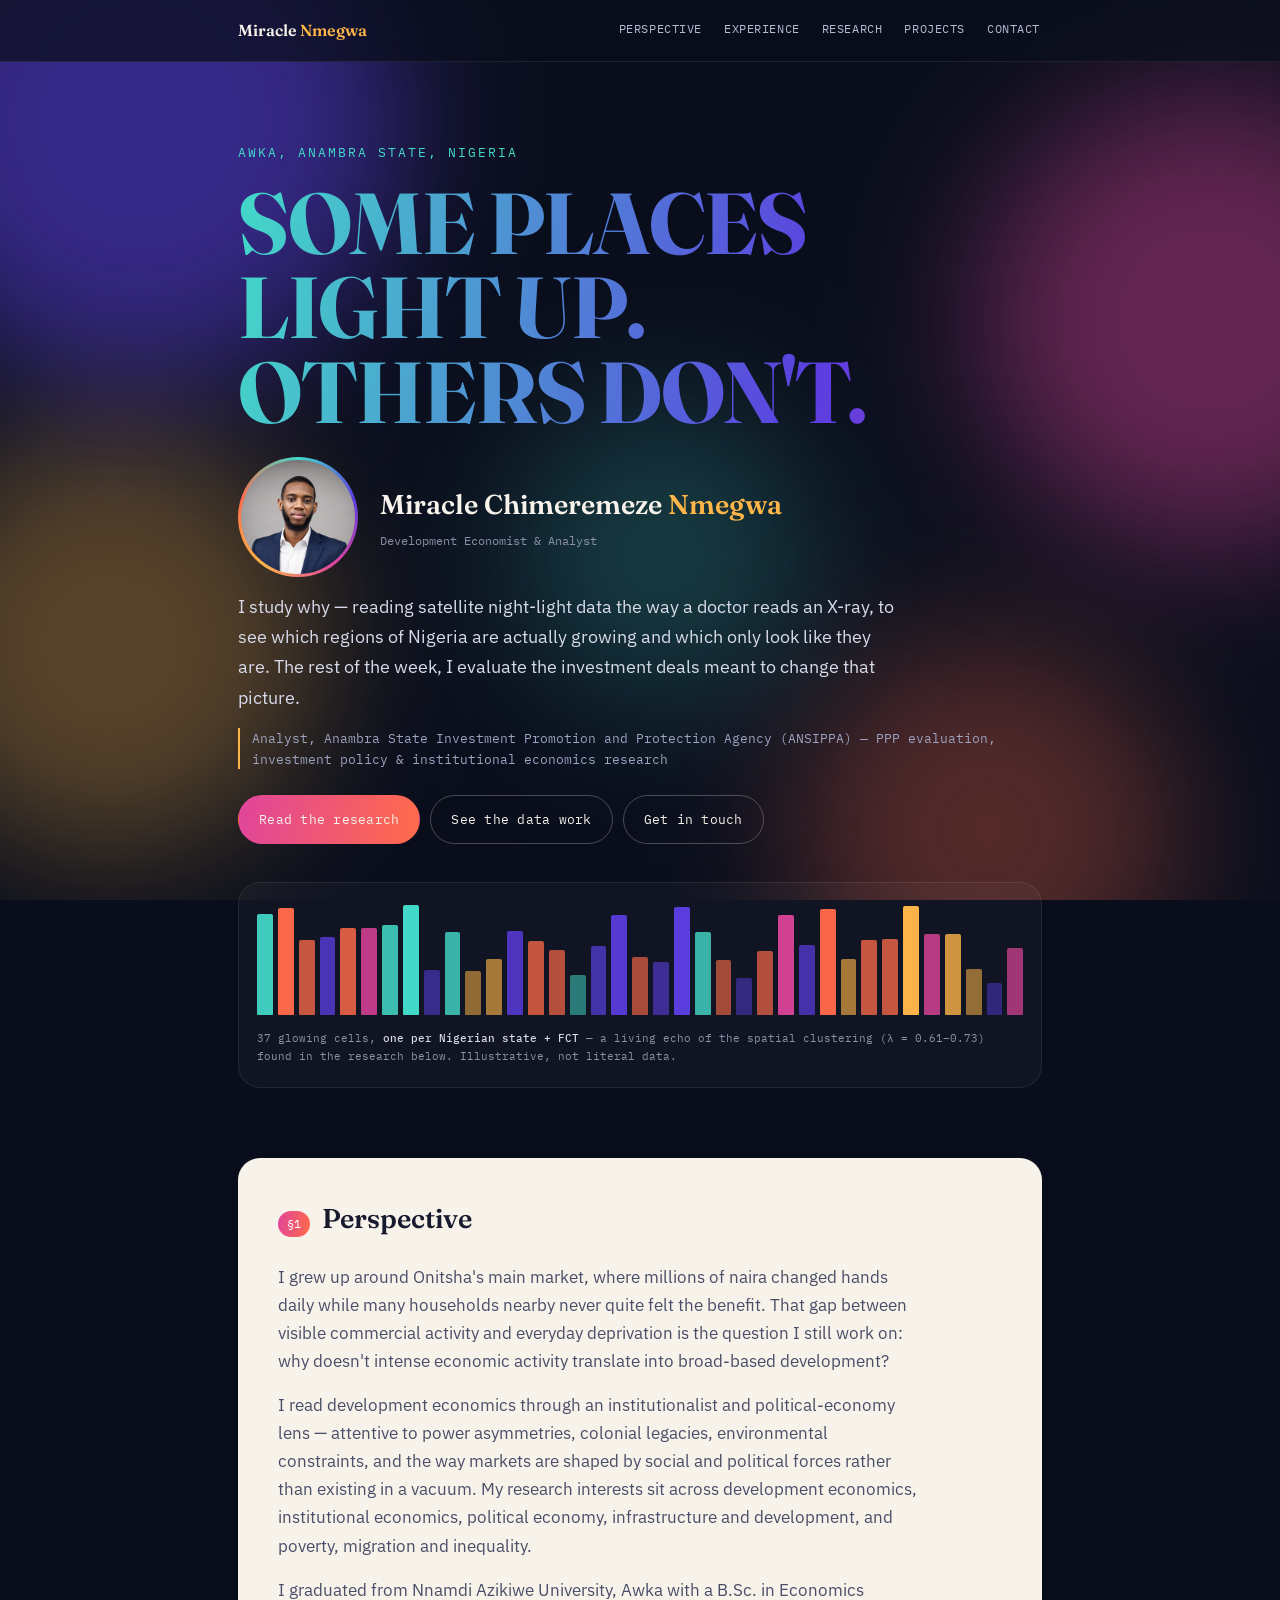
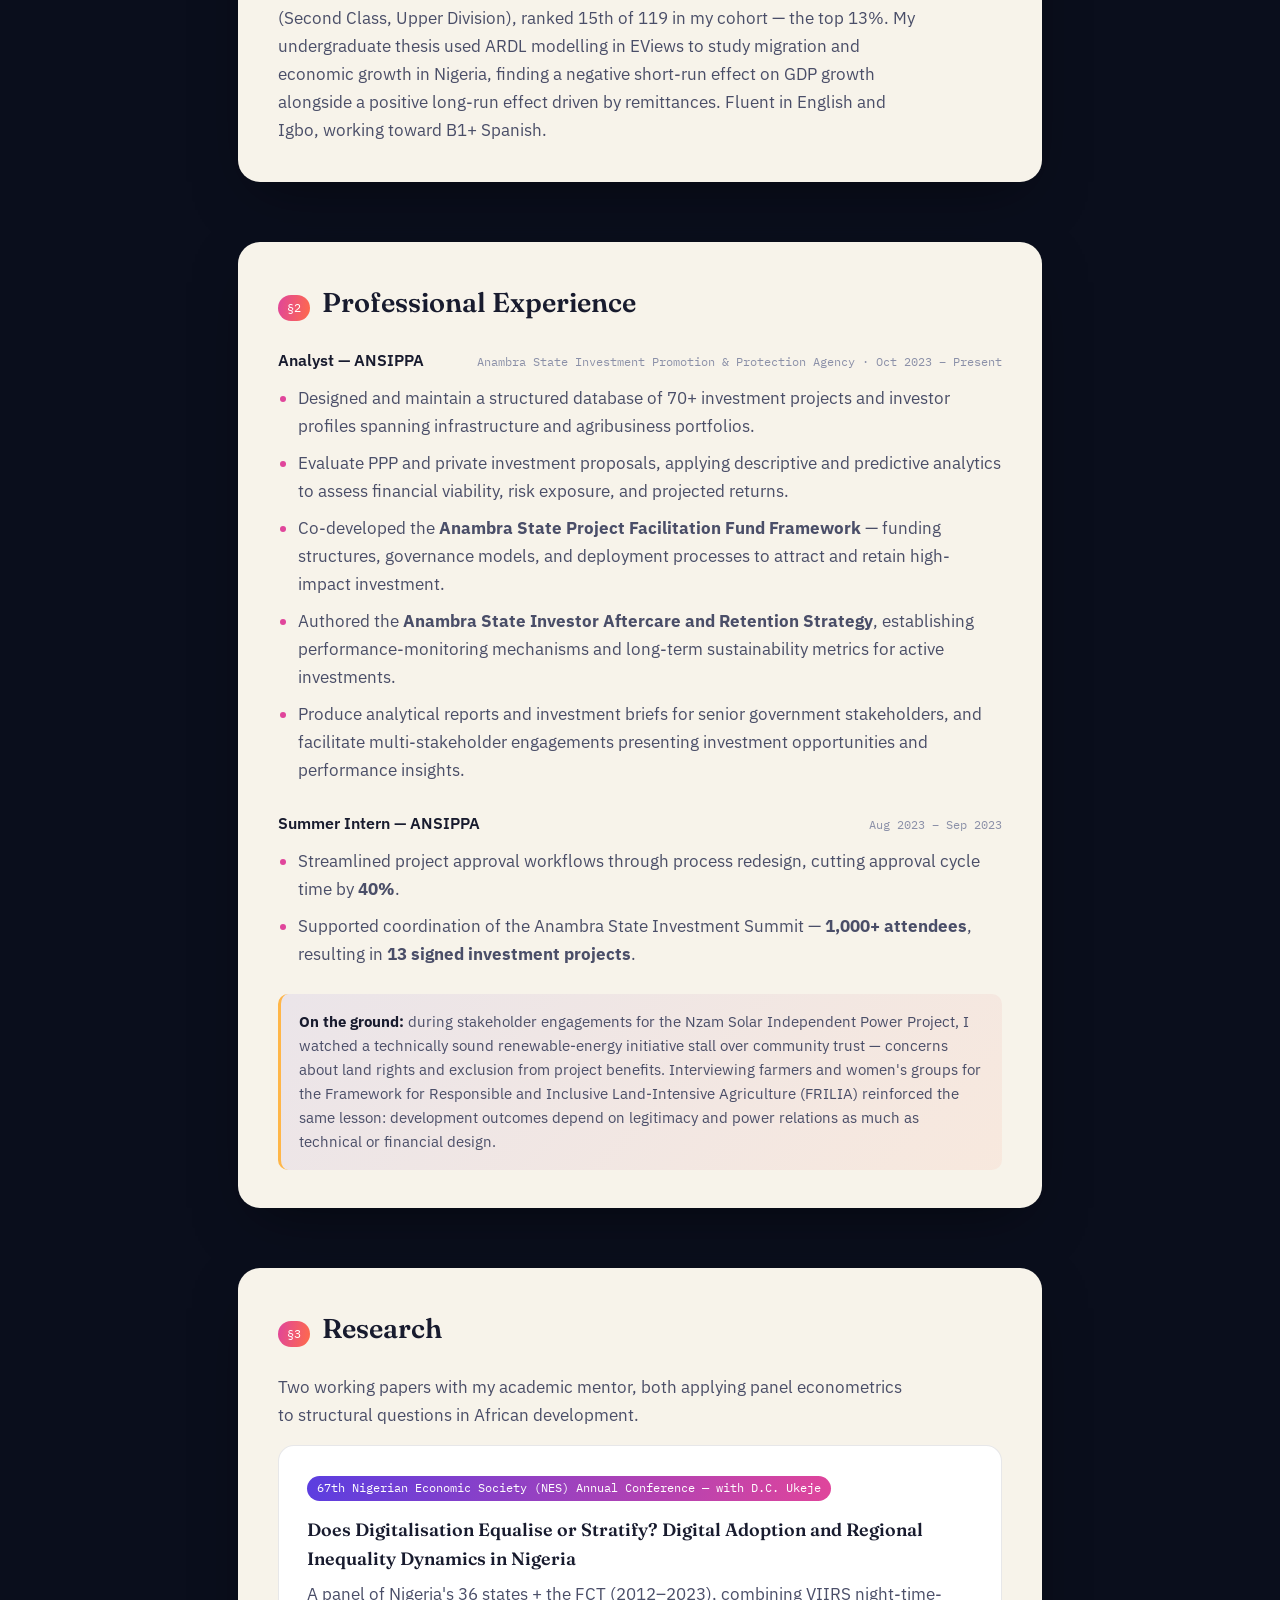
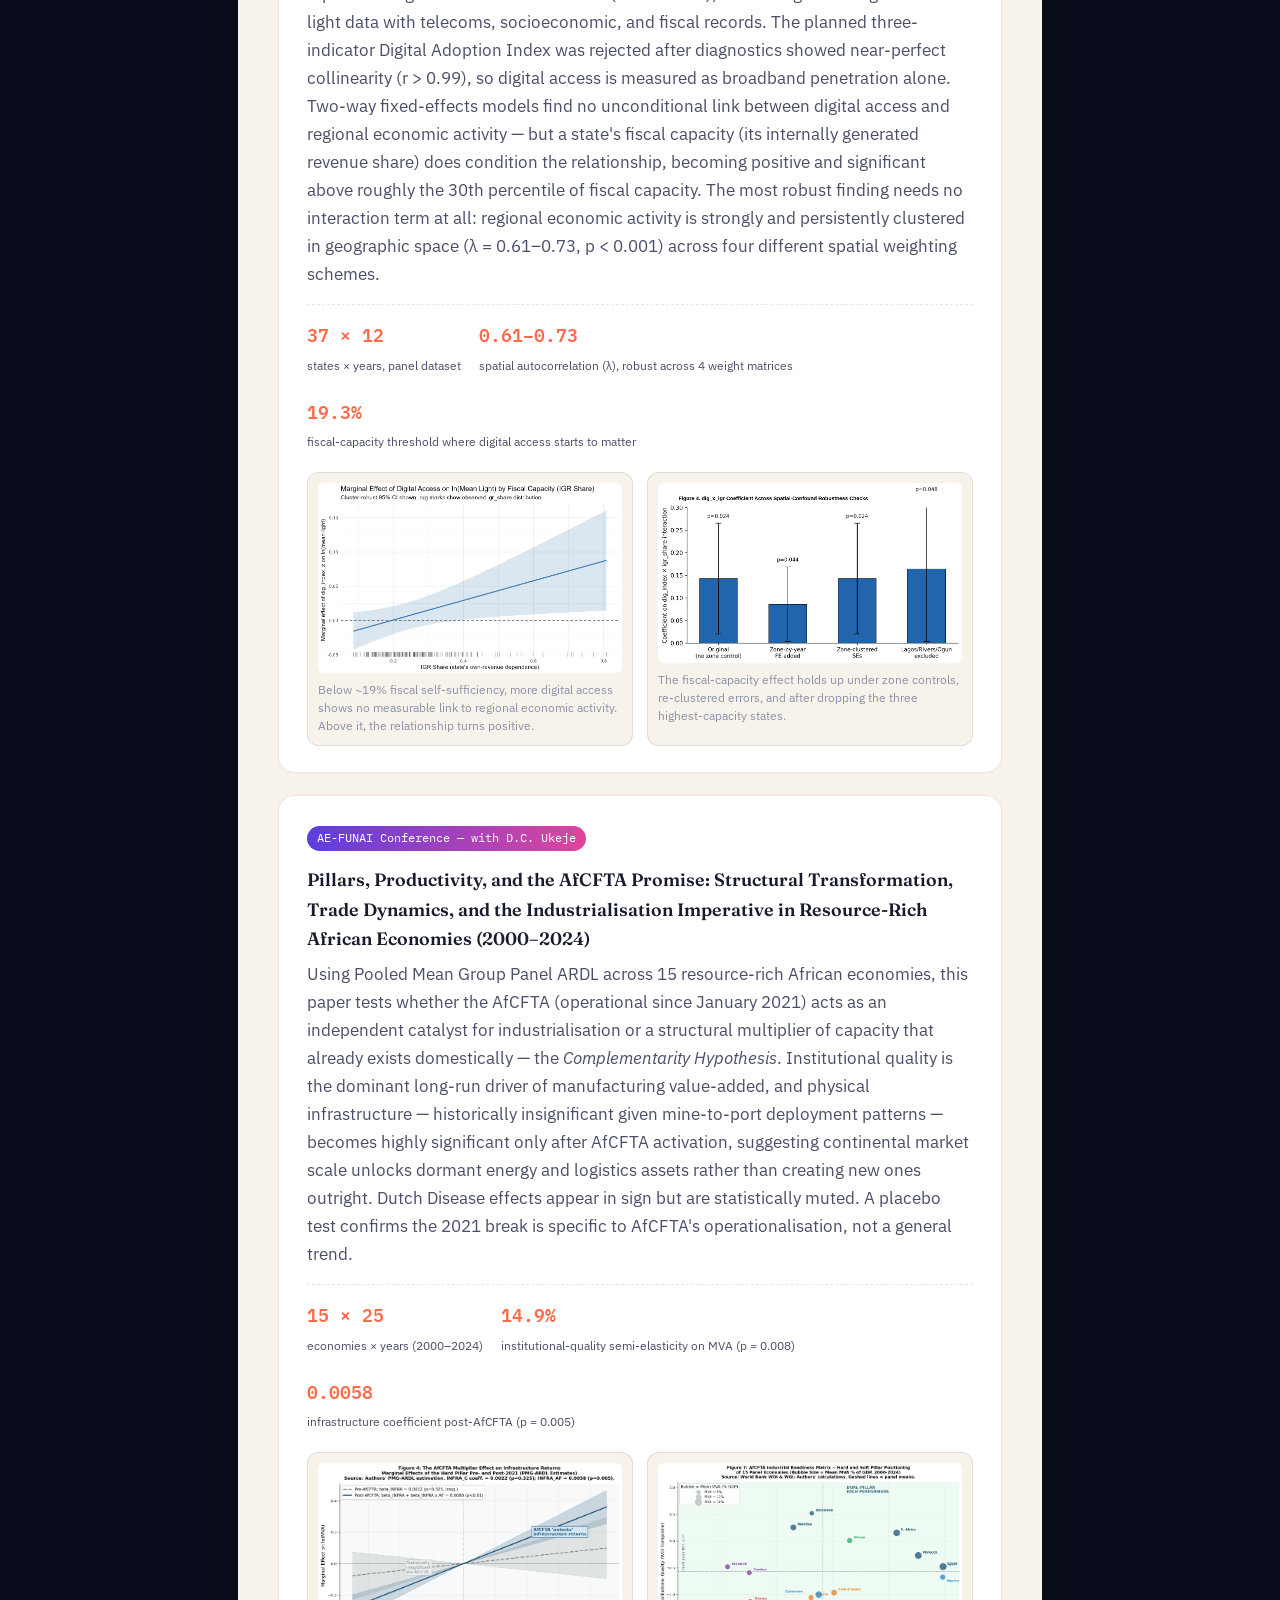
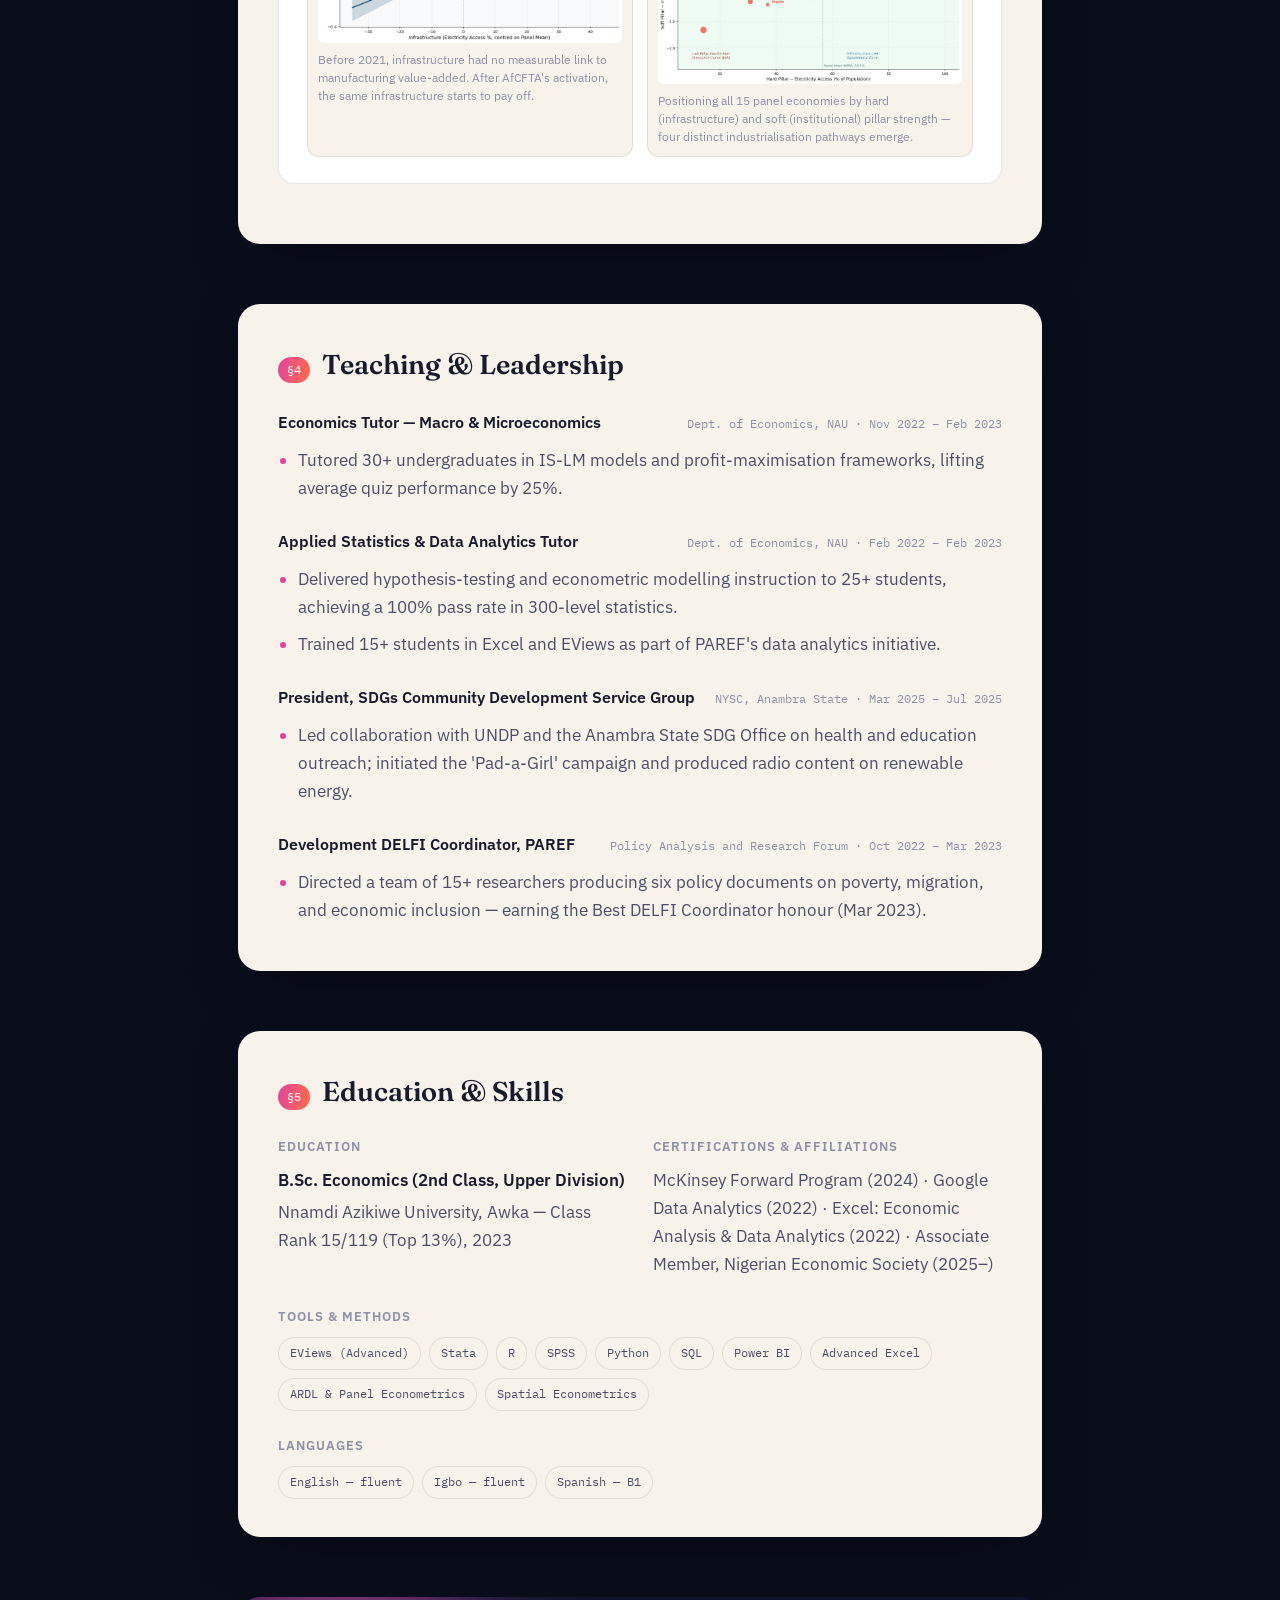
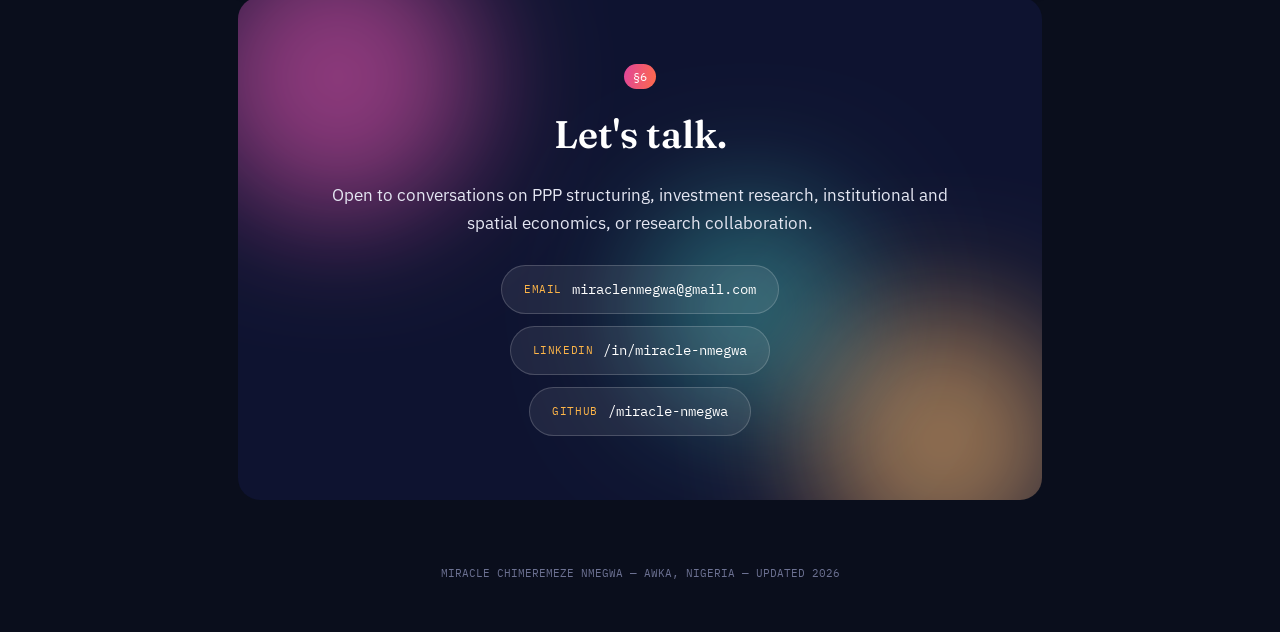
==== commit 98314fd1: "Add files via upload" ====
--- a/index.html
+++ b/index.html
@@ -12,229 +12,262 @@
 </head>
 <body>
 
-<div class="topnav">
+<div class="bg-glow" aria-hidden="true">
+  <div class="blob b1"></div>
+  <div class="blob b2"></div>
+  <div class="blob b3"></div>
+  <div class="blob b4"></div>
+  <div class="blob b5"></div>
+</div>
+
+<div class="page">
+
+  <div class="topnav">
+    <div class="wrap">
+      <div class="brand">Miracle <span>Nmegwa</span></div>
+      <nav>
+        <a href="#perspective">Perspective</a>
+        <a href="#experience">Experience</a>
+        <a href="#research">Research</a>
+        <a href="projects.html">Projects</a>
+        <a href="#contact">Contact</a>
+      </nav>
+    </div>
+  </div>
+
   <div class="wrap">
-    <div class="brand">Miracle Chimeremeze <span>Nmegwa</span></div>
-    <nav>
-      <a href="#perspective">Perspective</a>
-      <a href="#experience">Experience</a>
-      <a href="#research">Research</a>
-      <a href="projects.html">Projects</a>
-      <a href="#contact">Contact</a>
-    </nav>
+
+    <!-- HERO -->
+    <section class="hero">
+      <p class="eyebrow reveal">Awka, Anambra State, Nigeria</p>
+      <h1 class="kinetic reveal">Some places<br>light up.<br>Others don't.</h1>
+      <div class="hero-top reveal">
+        <div class="avatar"><img src="assets/photo/headshot.jpg" alt="Miracle Chimeremeze Nmegwa"></div>
+        <div>
+          <p class="hero-name">Miracle Chimeremeze <span>Nmegwa</span></p>
+          <p style="font-family:'IBM Plex Mono',monospace; font-size:12px; color:#8B90A8; margin:0;">Development Economist &amp; Analyst</p>
+        </div>
+      </div>
+      <p class="tagline reveal">I study why — reading satellite night-light data the way a doctor reads an X-ray, to see which regions of Nigeria are actually growing and which only look like they are. The rest of the week, I evaluate the investment deals meant to change that picture.</p>
+      <p class="role-line reveal">Analyst, Anambra State Investment Promotion and Protection Agency (ANSIPPA) — PPP evaluation, investment policy &amp; institutional economics research</p>
+
+      <div class="cta-row reveal">
+        <a class="btn primary" href="#research">Read the research</a>
+        <a class="btn" href="projects.html">See the data work</a>
+        <a class="btn" href="#contact">Get in touch</a>
+      </div>
+
+      <div class="nightmap reveal">
+        <div id="grid-signature" class="grid-signature" aria-hidden="true"></div>
+        <p class="grid-caption">37 glowing cells, <b>one per Nigerian state + FCT</b> — a living echo of the spatial clustering (λ = 0.61–0.73) found in the research below. Illustrative, not literal data.</p>
+      </div>
+    </section>
+
+    <!-- PERSPECTIVE -->
+    <section id="perspective" class="panel-section">
+      <div class="panel reveal">
+        <div class="sec-head"><span class="sec-code">§1</span><h2>Perspective</h2></div>
+        <p class="lede">I grew up around Onitsha's main market, where millions of naira changed hands daily while many households nearby never quite felt the benefit. That gap between visible commercial activity and everyday deprivation is the question I still work on: why doesn't intense economic activity translate into broad-based development?</p>
+        <p class="lede">I read development economics through an institutionalist and political-economy lens — attentive to power asymmetries, colonial legacies, environmental constraints, and the way markets are shaped by social and political forces rather than existing in a vacuum. My research interests sit across development economics, institutional economics, political economy, infrastructure and development, and poverty, migration and inequality.</p>
+        <p class="lede" style="margin-bottom:0;">I graduated from Nnamdi Azikiwe University, Awka with a B.Sc. in Economics (Second Class, Upper Division), ranked 15th of 119 in my cohort — the top 13%. My undergraduate thesis used ARDL modelling in EViews to study migration and economic growth in Nigeria, finding a negative short-run effect on GDP growth alongside a positive long-run effect driven by remittances. Fluent in English and Igbo, working toward B1+ Spanish.</p>
+      </div>
+    </section>
+
+    <!-- EXPERIENCE -->
+    <section id="experience" class="panel-section">
+      <div class="panel reveal">
+        <div class="sec-head"><span class="sec-code">§2</span><h2>Professional Experience</h2></div>
+
+        <div class="role">
+          <div class="role-top">
+            <span class="role-title">Analyst — ANSIPPA</span>
+            <span class="role-meta">Anambra State Investment Promotion &amp; Protection Agency · Oct 2023 – Present</span>
+          </div>
+          <ul class="role-list">
+            <li>Designed and maintain a structured database of 70+ investment projects and investor profiles spanning infrastructure and agribusiness portfolios.</li>
+            <li>Evaluate PPP and private investment proposals, applying descriptive and predictive analytics to assess financial viability, risk exposure, and projected returns.</li>
+            <li>Co-developed the <strong>Anambra State Project Facilitation Fund Framework</strong> — funding structures, governance models, and deployment processes to attract and retain high-impact investment.</li>
+            <li>Authored the <strong>Anambra State Investor Aftercare and Retention Strategy</strong>, establishing performance-monitoring mechanisms and long-term sustainability metrics for active investments.</li>
+            <li>Produce analytical reports and investment briefs for senior government stakeholders, and facilitate multi-stakeholder engagements presenting investment opportunities and performance insights.</li>
+          </ul>
+        </div>
+
+        <div class="role">
+          <div class="role-top">
+            <span class="role-title">Summer Intern — ANSIPPA</span>
+            <span class="role-meta">Aug 2023 – Sep 2023</span>
+          </div>
+          <ul class="role-list">
+            <li>Streamlined project approval workflows through process redesign, cutting approval cycle time by <strong>40%</strong>.</li>
+            <li>Supported coordination of the Anambra State Investment Summit — <strong>1,000+ attendees</strong>, resulting in <strong>13 signed investment projects</strong>.</li>
+          </ul>
+        </div>
+
+        <div class="callout">
+          <b>On the ground:</b> during stakeholder engagements for the Nzam Solar Independent Power Project, I watched a technically sound renewable-energy initiative stall over community trust — concerns about land rights and exclusion from project benefits. Interviewing farmers and women's groups for the Framework for Responsible and Inclusive Land-Intensive Agriculture (FRILIA) reinforced the same lesson: development outcomes depend on legitimacy and power relations as much as technical or financial design.
+        </div>
+      </div>
+    </section>
+
+    <!-- RESEARCH -->
+    <section id="research" class="panel-section">
+      <div class="panel reveal">
+        <div class="sec-head"><span class="sec-code">§3</span><h2>Research</h2></div>
+        <p class="lede">Two working papers with my academic mentor, both applying panel econometrics to structural questions in African development.</p>
+
+        <div class="paper-block">
+          <span class="paper-meta">67th Nigerian Economic Society (NES) Annual Conference — with D.C. Ukeje</span>
+          <div class="paper-title">Does Digitalisation Equalise or Stratify? Digital Adoption and Regional Inequality Dynamics in Nigeria</div>
+          <p style="color:var(--ink-soft); margin-bottom:0;">A panel of Nigeria's 36 states + the FCT (2012–2023), combining VIIRS night-time-light data with telecoms, socioeconomic, and fiscal records. The planned three-indicator Digital Adoption Index was rejected after diagnostics showed near-perfect collinearity (r &gt; 0.99), so digital access is measured as broadband penetration alone. Two-way fixed-effects models find no unconditional link between digital access and regional economic activity — but a state's fiscal capacity (its internally generated revenue share) does condition the relationship, becoming positive and significant above roughly the 30th percentile of fiscal capacity. The most robust finding needs no interaction term at all: regional economic activity is strongly and persistently clustered in geographic space (λ = 0.61–0.73, p &lt; 0.001) across four different spatial weighting schemes.</p>
+          <div class="stat-row">
+            <div class="stat"><b>37 × 12</b><span>states × years, panel dataset</span></div>
+            <div class="stat"><b>0.61–0.73</b><span>spatial autocorrelation (λ), robust across 4 weight matrices</span></div>
+            <div class="stat"><b>19.3%</b><span>fiscal-capacity threshold where digital access starts to matter</span></div>
+          </div>
+          <div class="paper-figs two">
+            <div class="fig">
+              <img src="assets/img/nes-marginal-effect.png" alt="Marginal effect of digital access on regional economic activity by fiscal capacity">
+              <p class="fig-cap">Below ~19% fiscal self-sufficiency, more digital access shows no measurable link to regional economic activity. Above it, the relationship turns positive.</p>
+            </div>
+            <div class="fig">
+              <img src="assets/img/nes-robustness.png" alt="Robustness of the digital access x fiscal capacity coefficient across four checks">
+              <p class="fig-cap">The fiscal-capacity effect holds up under zone controls, re-clustered errors, and after dropping the three highest-capacity states.</p>
+            </div>
+          </div>
+        </div>
+
+        <div class="paper-block">
+          <span class="paper-meta">AE-FUNAI Conference — with D.C. Ukeje</span>
+          <div class="paper-title">Pillars, Productivity, and the AfCFTA Promise: Structural Transformation, Trade Dynamics, and the Industrialisation Imperative in Resource-Rich African Economies (2000–2024)</div>
+          <p style="color:var(--ink-soft); margin-bottom:0;">Using Pooled Mean Group Panel ARDL across 15 resource-rich African economies, this paper tests whether the AfCFTA (operational since January 2021) acts as an independent catalyst for industrialisation or a structural multiplier of capacity that already exists domestically — the <em>Complementarity Hypothesis</em>. Institutional quality is the dominant long-run driver of manufacturing value-added, and physical infrastructure — historically insignificant given mine-to-port deployment patterns — becomes highly significant only after AfCFTA activation, suggesting continental market scale unlocks dormant energy and logistics assets rather than creating new ones outright. Dutch Disease effects appear in sign but are statistically muted. A placebo test confirms the 2021 break is specific to AfCFTA's operationalisation, not a general trend.</p>
+          <div class="stat-row">
+            <div class="stat"><b>15 × 25</b><span>economies × years (2000–2024)</span></div>
+            <div class="stat"><b>14.9%</b><span>institutional-quality semi-elasticity on MVA (p = 0.008)</span></div>
+            <div class="stat"><b>0.0058</b><span>infrastructure coefficient post-AfCFTA (p = 0.005)</span></div>
+          </div>
+          <div class="paper-figs two">
+            <div class="fig">
+              <img src="assets/img/afcfta-multiplier.png" alt="AfCFTA multiplier effect on infrastructure returns chart">
+              <p class="fig-cap">Before 2021, infrastructure had no measurable link to manufacturing value-added. After AfCFTA's activation, the same infrastructure starts to pay off.</p>
+            </div>
+            <div class="fig">
+              <img src="assets/img/afcfta-readiness-matrix.png" alt="AfCFTA Industrial Readiness Matrix positioning 15 economies">
+              <p class="fig-cap">Positioning all 15 panel economies by hard (infrastructure) and soft (institutional) pillar strength — four distinct industrialisation pathways emerge.</p>
+            </div>
+          </div>
+        </div>
+      </div>
+    </section>
+
+    <!-- TEACHING & LEADERSHIP -->
+    <section id="teaching" class="panel-section">
+      <div class="panel reveal">
+        <div class="sec-head"><span class="sec-code">§4</span><h2>Teaching &amp; Leadership</h2></div>
+        <div class="role">
+          <div class="role-top">
+            <span class="role-title">Economics Tutor — Macro &amp; Microeconomics</span>
+            <span class="role-meta">Dept. of Economics, NAU · Nov 2022 – Feb 2023</span>
+          </div>
+          <ul class="role-list">
+            <li>Tutored 30+ undergraduates in IS-LM models and profit-maximisation frameworks, lifting average quiz performance by 25%.</li>
+          </ul>
+        </div>
+        <div class="role">
+          <div class="role-top">
+            <span class="role-title">Applied Statistics &amp; Data Analytics Tutor</span>
+            <span class="role-meta">Dept. of Economics, NAU · Feb 2022 – Feb 2023</span>
+          </div>
+          <ul class="role-list">
+            <li>Delivered hypothesis-testing and econometric modelling instruction to 25+ students, achieving a 100% pass rate in 300-level statistics.</li>
+            <li>Trained 15+ students in Excel and EViews as part of PAREF's data analytics initiative.</li>
+          </ul>
+        </div>
+        <div class="role">
+          <div class="role-top">
+            <span class="role-title">President, SDGs Community Development Service Group</span>
+            <span class="role-meta">NYSC, Anambra State · Mar 2025 – Jul 2025</span>
+          </div>
+          <ul class="role-list">
+            <li>Led collaboration with UNDP and the Anambra State SDG Office on health and education outreach; initiated the 'Pad-a-Girl' campaign and produced radio content on renewable energy.</li>
+          </ul>
+        </div>
+        <div class="role">
+          <div class="role-top">
+            <span class="role-title">Development DELFI Coordinator, PAREF</span>
+            <span class="role-meta">Policy Analysis and Research Forum · Oct 2022 – Mar 2023</span>
+          </div>
+          <ul class="role-list">
+            <li>Directed a team of 15+ researchers producing six policy documents on poverty, migration, and economic inclusion — earning the Best DELFI Coordinator honour (Mar 2023).</li>
+          </ul>
+        </div>
+      </div>
+    </section>
+
+    <!-- EDUCATION & SKILLS -->
+    <section id="skills" class="panel-section">
+      <div class="panel reveal">
+        <div class="sec-head"><span class="sec-code">§5</span><h2>Education &amp; Skills</h2></div>
+        <div class="cols2">
+          <div>
+            <h3 class="mini">Education</h3>
+            <p style="margin-bottom:4px; font-weight:600;">B.Sc. Economics (2nd Class, Upper Division)</p>
+            <p class="lede" style="margin-bottom:0;">Nnamdi Azikiwe University, Awka — Class Rank 15/119 (Top 13%), 2023</p>
+          </div>
+          <div>
+            <h3 class="mini">Certifications &amp; Affiliations</h3>
+            <p class="lede" style="margin-bottom:0;">McKinsey Forward Program (2024) · Google Data Analytics (2022) · Excel: Economic Analysis &amp; Data Analytics (2022) · Associate Member, Nigerian Economic Society (2025–)</p>
+          </div>
+        </div>
+        <div style="margin-top:28px;">
+          <h3 class="mini">Tools &amp; Methods</h3>
+          <div class="tag-row">
+            <span class="tag">EViews (Advanced)</span>
+            <span class="tag">Stata</span>
+            <span class="tag">R</span>
+            <span class="tag">SPSS</span>
+            <span class="tag">Python</span>
+            <span class="tag">SQL</span>
+            <span class="tag">Power BI</span>
+            <span class="tag">Advanced Excel</span>
+            <span class="tag">ARDL &amp; Panel Econometrics</span>
+            <span class="tag">Spatial Econometrics</span>
+          </div>
+        </div>
+        <div style="margin-top:24px;">
+          <h3 class="mini">Languages</h3>
+          <div class="tag-row">
+            <span class="tag">English — fluent</span>
+            <span class="tag">Igbo — fluent</span>
+            <span class="tag">Spanish — B1</span>
+          </div>
+        </div>
+      </div>
+    </section>
+
+    <!-- CONTACT: brightest cluster -->
+    <section id="contact" class="panel-section">
+      <div class="contact-panel reveal">
+        <div class="cblob c1"></div>
+        <div class="cblob c2"></div>
+        <div class="cblob c3"></div>
+        <div class="contact-inner">
+          <div class="sec-code" style="margin-bottom:14px; display:inline-block;">§6</div>
+          <h2>Let's talk.</h2>
+          <p class="lede">Open to conversations on PPP structuring, investment research, institutional and spatial economics, or research collaboration.</p>
+          <div class="contact-links">
+            <a href="mailto:miraclenmegwa@gmail.com"><span class="label">Email</span> miraclenmegwa@gmail.com</a>
+            <a href="https://www.linkedin.com/in/miracle-nmegwa" target="_blank" rel="noopener"><span class="label">LinkedIn</span> /in/miracle-nmegwa</a>
+            <a href="https://github.com/miracle-nmegwa" target="_blank" rel="noopener"><span class="label">GitHub</span> /miracle-nmegwa</a>
+          </div>
+        </div>
+      </div>
+    </section>
+
+    <footer>
+      <p>MIRACLE CHIMEREMEZE NMEGWA — AWKA, NIGERIA — UPDATED 2026</p>
+    </footer>
+
   </div>
-</div>
-
-<div class="wrap">
-
-  <!-- HERO -->
-  <section class="hero" style="border-top:none;">
-    <p class="eyebrow">Awka, Anambra State, Nigeria</p>
-    <div class="hero-top">
-      <div class="avatar" id="avatar-slot"><img src="assets/photo/headshot.jpg" alt="Miracle Chimeremeze Nmegwa"></div>
-      <div class="hero-text">
-        <h1 class="name">Miracle Chimeremeze Nmegwa</h1>
-        <p class="tagline">I grew up watching Onitsha's main market move millions of naira a day, while many households nearby never felt the benefit. That contradiction still drives my work: why doesn't intense economic activity translate into broad-based development?</p>
-        <p class="role-line">Analyst, Anambra State Investment Promotion and Protection Agency (ANSIPPA) — PPP evaluation, investment policy &amp; institutional economics research</p>
-      </div>
-    </div>
-
-    <div id="grid-signature" class="grid-signature" aria-hidden="true"></div>
-    <p class="grid-caption">37 cells, <b>one per Nigerian state + FCT</b> — an illustrative echo of the spatial clustering explored in the research below, not literal data.</p>
-
-    <div class="cta-row">
-      <a class="btn primary" href="#research">Read the research</a>
-      <a class="btn" href="projects.html">See the data work</a>
-      <a class="btn" href="#contact">Get in touch</a>
-    </div>
-  </section>
-
-  <!-- PERSPECTIVE -->
-  <section id="perspective">
-    <div class="sec-head"><span class="sec-code">§1</span><h2>Perspective</h2></div>
-    <p class="lede">I read development economics through an institutionalist and political-economy lens — attentive to power asymmetries, colonial legacies, environmental constraints, and the way markets are shaped by social and political forces rather than existing in a vacuum. My research interests sit across development economics, institutional economics, political economy, infrastructure and development, and poverty, migration and inequality.</p>
-    <p class="lede">I graduated from Nnamdi Azikiwe University, Awka with a B.Sc. in Economics (Second Class, Upper Division), ranked 15th of 119 in my cohort — the top 13%. My undergraduate thesis used ARDL modelling in EViews to study migration and economic growth in Nigeria, finding a negative short-run effect on GDP growth alongside a positive long-run effect driven by remittances — a result that raised as many institutional questions as it answered, about when remittances fund structural transformation versus simple consumption smoothing.</p>
-    <p class="lede">I'm fluent in English and Igbo, and working toward B1+ Spanish.</p>
-  </section>
-
-  <!-- EXPERIENCE -->
-  <section id="experience">
-    <div class="sec-head"><span class="sec-code">§2</span><h2>Professional Experience</h2></div>
-
-    <div class="role">
-      <div class="role-top">
-        <span class="role-title">Analyst — ANSIPPA</span>
-        <span class="role-meta">Anambra State Investment Promotion and Protection Agency · Oct 2023 – Present</span>
-      </div>
-      <ul class="role-list">
-        <li>Designed and maintain a structured database of 70+ investment projects and investor profiles spanning infrastructure and agribusiness portfolios.</li>
-        <li>Evaluate PPP and private investment proposals, applying descriptive and predictive analytics to assess financial viability, risk exposure, and projected returns.</li>
-        <li>Co-developed the <strong>Anambra State Project Facilitation Fund Framework</strong> — funding structures, governance models, and deployment processes to attract and retain high-impact investment.</li>
-        <li>Authored the <strong>Anambra State Investor Aftercare and Retention Strategy</strong>, establishing performance-monitoring mechanisms and long-term sustainability metrics for active investments.</li>
-        <li>Produce analytical reports and investment briefs for senior government stakeholders, and facilitate multi-stakeholder engagements presenting investment opportunities and performance insights.</li>
-      </ul>
-    </div>
-
-    <div class="role">
-      <div class="role-top">
-        <span class="role-title">Summer Intern — ANSIPPA</span>
-        <span class="role-meta">Aug 2023 – Sep 2023</span>
-      </div>
-      <ul class="role-list">
-        <li>Streamlined project approval workflows through process redesign, cutting approval cycle time by <strong>40%</strong>.</li>
-        <li>Supported coordination of the Anambra State Investment Summit — <strong>1,000+ attendees</strong>, resulting in <strong>13 signed investment projects</strong>.</li>
-      </ul>
-    </div>
-
-    <div class="callout">
-      <b>On the ground:</b> during stakeholder engagements for the Nzam Solar Independent Power Project, I watched a technically sound renewable-energy initiative stall over community trust — concerns about land rights and exclusion from project benefits. Interviewing farmers and women's groups for the Framework for Responsible and Inclusive Land-Intensive Agriculture (FRILIA) reinforced the same lesson: development outcomes depend on legitimacy and power relations as much as technical or financial design.
-    </div>
-  </section>
-
-  <!-- RESEARCH -->
-  <section id="research">
-    <div class="sec-head"><span class="sec-code">§3</span><h2>Research</h2></div>
-    <p class="lede">Two working papers with my academic mentor, both applying panel econometrics to structural questions in African development.</p>
-
-    <div class="paper-block">
-      <span class="paper-meta">67th Nigerian Economic Society (NES) Annual Conference — with D.C. Ukeje</span>
-      <div class="paper-title">Does Digitalisation Equalise or Stratify? Digital Adoption and Regional Inequality Dynamics in Nigeria</div>
-      <p style="color:var(--ink-soft); margin-bottom:0;">A panel of Nigeria's 36 states + the FCT (2012–2023), combining VIIRS night-time-light data with telecoms, socioeconomic, and fiscal records. The planned three-indicator Digital Adoption Index was rejected after diagnostics showed near-perfect collinearity (r &gt; 0.99), so digital access is measured as broadband penetration alone. Two-way fixed-effects models find no unconditional link between digital access and regional economic activity — but a state's fiscal capacity (its internally generated revenue share) does condition the relationship, becoming positive and significant above roughly the 30th percentile of fiscal capacity. The most robust finding needs no interaction term at all: regional economic activity is strongly and persistently clustered in geographic space (λ = 0.61–0.73, p &lt; 0.001) across four different spatial weighting schemes.</p>
-      <div class="stat-row">
-        <div class="stat"><b>37 × 12</b><span>states × years, panel dataset</span></div>
-        <div class="stat"><b>0.61–0.73</b><span>spatial autocorrelation (λ), robust across 4 weight matrices</span></div>
-        <div class="stat"><b>19.3%</b><span>fiscal-capacity threshold where digital access starts to matter</span></div>
-      </div>
-      <div class="paper-figs two">
-        <div class="fig">
-          <img src="assets/img/nes-marginal-effect.png" alt="Marginal effect of digital access on regional economic activity by fiscal capacity">
-          <p class="fig-cap">Below ~19% fiscal self-sufficiency, more digital access shows no measurable link to regional economic activity. Above it, the relationship turns positive.</p>
-        </div>
-        <div class="fig">
-          <img src="assets/img/nes-robustness.png" alt="Robustness of the digital access x fiscal capacity coefficient across four checks">
-          <p class="fig-cap">The fiscal-capacity effect holds up under zone controls, re-clustered errors, and after dropping the three highest-capacity states.</p>
-        </div>
-      </div>
-    </div>
-
-    <div class="paper-block">
-      <span class="paper-meta">AE-FUNAI Conference — with D.C. Ukeje</span>
-      <div class="paper-title">Pillars, Productivity, and the AfCFTA Promise: Structural Transformation, Trade Dynamics, and the Industrialisation Imperative in Resource-Rich African Economies (2000–2024)</div>
-      <p style="color:var(--ink-soft); margin-bottom:0;">Using Pooled Mean Group Panel ARDL across 15 resource-rich African economies, this paper tests whether the AfCFTA (operational since January 2021) acts as an independent catalyst for industrialisation or a structural multiplier of capacity that already exists domestically — the <em>Complementarity Hypothesis</em>. Institutional quality is the dominant long-run driver of manufacturing value-added, and physical infrastructure — historically insignificant given mine-to-port deployment patterns — becomes highly significant only after AfCFTA activation, suggesting continental market scale unlocks dormant energy and logistics assets rather than creating new ones outright. Dutch Disease effects appear in sign but are statistically muted. A placebo test confirms the 2021 break is specific to AfCFTA's operationalisation, not a general trend.</p>
-      <div class="stat-row">
-        <div class="stat"><b>15 × 25</b><span>economies × years (2000–2024)</span></div>
-        <div class="stat"><b>14.9%</b><span>institutional-quality semi-elasticity on MVA (p = 0.008)</span></div>
-        <div class="stat"><b>0.0058</b><span>infrastructure coefficient post-AfCFTA (p = 0.005)</span></div>
-      </div>
-      <div class="paper-figs two">
-        <div class="fig">
-          <img src="assets/img/afcfta-multiplier.png" alt="AfCFTA multiplier effect on infrastructure returns chart">
-          <p class="fig-cap">Before 2021, infrastructure had no measurable link to manufacturing value-added. After AfCFTA's activation, the same infrastructure starts to pay off.</p>
-        </div>
-        <div class="fig">
-          <img src="assets/img/afcfta-readiness-matrix.png" alt="AfCFTA Industrial Readiness Matrix positioning 15 economies">
-          <p class="fig-cap">Positioning all 15 panel economies by hard (infrastructure) and soft (institutional) pillar strength — four distinct industrialisation pathways emerge.</p>
-        </div>
-      </div>
-    </div>
-  </section>
-
-  <!-- TEACHING & LEADERSHIP -->
-  <section id="teaching">
-    <div class="sec-head"><span class="sec-code">§4</span><h2>Teaching &amp; Leadership</h2></div>
-    <div class="role">
-      <div class="role-top">
-        <span class="role-title">Economics Tutor — Macro &amp; Microeconomics</span>
-        <span class="role-meta">Dept. of Economics, NAU · Nov 2022 – Feb 2023</span>
-      </div>
-      <ul class="role-list">
-        <li>Tutored 30+ undergraduates in IS-LM models and profit-maximisation frameworks, lifting average quiz performance by 25%.</li>
-      </ul>
-    </div>
-    <div class="role">
-      <div class="role-top">
-        <span class="role-title">Applied Statistics &amp; Data Analytics Tutor</span>
-        <span class="role-meta">Dept. of Economics, NAU · Feb 2022 – Feb 2023</span>
-      </div>
-      <ul class="role-list">
-        <li>Delivered hypothesis-testing and econometric modelling instruction to 25+ students, achieving a 100% pass rate in 300-level statistics.</li>
-        <li>Trained 15+ students in Excel and EViews as part of PAREF's data analytics initiative.</li>
-      </ul>
-    </div>
-    <div class="role">
-      <div class="role-top">
-        <span class="role-title">President, SDGs Community Development Service Group</span>
-        <span class="role-meta">NYSC, Anambra State · Mar 2025 – Jul 2025</span>
-      </div>
-      <ul class="role-list">
-        <li>Led collaboration with UNDP and the Anambra State SDG Office on health and education outreach; initiated the 'Pad-a-Girl' campaign and produced radio content on renewable energy.</li>
-      </ul>
-    </div>
-    <div class="role">
-      <div class="role-top">
-        <span class="role-title">Development DELFI Coordinator, PAREF</span>
-        <span class="role-meta">Policy Analysis and Research Forum · Oct 2022 – Mar 2023</span>
-      </div>
-      <ul class="role-list">
-        <li>Directed a team of 15+ researchers producing six policy documents on poverty, migration, and economic inclusion — earning the Best DELFI Coordinator honour (Mar 2023).</li>
-      </ul>
-    </div>
-  </section>
-
-  <!-- EDUCATION & SKILLS -->
-  <section id="skills">
-    <div class="sec-head"><span class="sec-code">§5</span><h2>Education &amp; Skills</h2></div>
-    <div class="cols2">
-      <div>
-        <h3 class="mini">Education</h3>
-        <p style="margin-bottom:4px; font-weight:600;">B.Sc. Economics (2nd Class, Upper Division)</p>
-        <p class="lede" style="margin-bottom:0;">Nnamdi Azikiwe University, Awka — Class Rank 15/119 (Top 13%), 2023</p>
-      </div>
-      <div>
-        <h3 class="mini">Certifications &amp; Affiliations</h3>
-        <p class="lede" style="margin-bottom:0;">McKinsey Forward Program (2024) · Google Data Analytics (2022) · Excel: Economic Analysis &amp; Data Analytics (2022) · Associate Member, Nigerian Economic Society (2025–)</p>
-      </div>
-    </div>
-    <div style="margin-top:30px;">
-      <h3 class="mini">Tools &amp; Methods</h3>
-      <div class="tag-row">
-        <span class="tag">EViews (Advanced)</span>
-        <span class="tag">Stata</span>
-        <span class="tag">R</span>
-        <span class="tag">SPSS</span>
-        <span class="tag">Python</span>
-        <span class="tag">SQL</span>
-        <span class="tag">Power BI</span>
-        <span class="tag">Advanced Excel</span>
-        <span class="tag">ARDL &amp; Panel Econometrics</span>
-        <span class="tag">Spatial Econometrics</span>
-      </div>
-    </div>
-    <div style="margin-top:26px;">
-      <h3 class="mini">Languages</h3>
-      <div class="tag-row">
-        <span class="tag">English — fluent</span>
-        <span class="tag">Igbo — fluent</span>
-        <span class="tag">Spanish — B1</span>
-      </div>
-    </div>
-  </section>
-
-  <!-- CONTACT -->
-  <section id="contact">
-    <div class="sec-head"><span class="sec-code">§6</span><h2>Contact</h2></div>
-    <p class="lede">Open to conversations on PPP structuring, investment research, institutional and spatial economics, or research collaboration.</p>
-    <div class="contact-links">
-      <a href="mailto:miraclenmegwa@gmail.com"><span class="label">EMAIL</span> miraclenmegwa@gmail.com</a>
-      <a href="https://www.linkedin.com/in/miracle-nmegwa" target="_blank" rel="noopener"><span class="label">LINKEDIN</span> linkedin.com/in/miracle-nmegwa</a>
-      <a href="https://github.com/miracle-nmegwa" target="_blank" rel="noopener"><span class="label">GITHUB</span> github.com/miracle-nmegwa</a>
-    </div>
-  </section>
-
-  <footer>
-    <p>MIRACLE CHIMEREMEZE NMEGWA — AWKA, NIGERIA — UPDATED 2026</p>
-  </footer>
-
 </div>
 
 <script>
@@ -243,22 +276,23 @@
     var n = 37;
     var seed = 42;
     function rand(){ seed = (seed * 9301 + 49297) % 233280; return seed / 233280; }
-    var colors = ['#8891A6', '#B8863B', '#A8462F'];
+    var colors = ['#5B3EE0', '#E0459B', '#FFB648', '#FF6B4A', '#43D9C8'];
     for(var i=0;i<n;i++){
       var cell = document.createElement('div');
       cell.className = 'cell';
       var r = rand();
-      var heightPct = 30 + r*70;
-      var colorIdx = r < 0.55 ? 0 : (r < 0.85 ? 1 : 2);
-      var opacity = 0.35 + r*0.65;
+      var heightPct = 28 + r*72;
+      var colorIdx = Math.floor(rand()*colors.length);
+      var opacity = 0.45 + r*0.55;
       cell.style.background = colors[colorIdx];
       cell.style.height = heightPct + '%';
       cell.style.setProperty('--target-op', opacity.toFixed(2));
-      cell.style.animationDelay = (i * 18) + 'ms';
+      cell.style.animationDelay = (i * 16) + 'ms, ' + (i * 90) + 'ms';
       grid.appendChild(cell);
     }
   })();
 </script>
+<script src="assets/reveal.js"></script>
 
 </body>
 </html>
--- a/assets/style.css
+++ b/assets/style.css
@@ -1,13 +1,21 @@
 :root{
-  --paper:#EEF1F6;
-  --card:#FFFFFF;
-  --ink:#14213D;
-  --ink-soft:#47536E;
-  --gold:#B8863B;
-  --rust:#A8462F;
-  --muted:#8891A6;
-  --line: rgba(20,33,61,0.13);
-  --maxw: 800px;
+  --bg:#0A0E1C;
+  --bg2:#0E1330;
+  --cream:#F7F3EA;
+  --cream-dim:#EFEADD;
+  --ink:#181B2E;
+  --ink-soft:#4A4E68;
+  --muted:#8B90A8;
+  --line: rgba(20,20,40,0.10);
+
+  --indigo:#5B3EE0;
+  --magenta:#E0459B;
+  --amber:#FFB648;
+  --coral:#FF6B4A;
+  --cyan:#43D9C8;
+
+  --maxw: 860px;
+  --radius: 22px;
 }
 *{box-sizing:border-box;}
 html{scroll-behavior:smooth;}
@@ -17,175 +25,288 @@
 }
 body{
   margin:0;
-  background:var(--paper);
+  background:var(--bg);
   color:var(--ink);
   font-family:'IBM Plex Sans', sans-serif;
   font-size:17px;
   line-height:1.65;
   -webkit-font-smoothing:antialiased;
-}
-a{color:var(--gold); text-decoration:none;}
-a:hover{color:var(--rust);}
-::selection{background:var(--gold); color:#fff;}
-
-.wrap{max-width:var(--maxw); margin:0 auto; padding:0 28px;}
-
-/* NAV */
+  overflow-x:hidden;
+}
+a{color:var(--amber); text-decoration:none;}
+a:hover{color:var(--coral);}
+::selection{background:var(--magenta); color:#fff;}
+img{max-width:100%;}
+
+/* ---------- BACKGROUND GLOW LAYER ---------- */
+.bg-glow{position:fixed; inset:0; z-index:0; overflow:hidden; pointer-events:none;}
+.blob{position:absolute; border-radius:50%; filter:blur(70px); mix-blend-mode:screen; will-change:transform;}
+.blob.b1{width:520px; height:520px; background:var(--indigo); opacity:0.55; top:-140px; left:-120px; animation:drift1 24s ease-in-out infinite;}
+.blob.b2{width:460px; height:460px; background:var(--magenta); opacity:0.42; top:10%; right:-160px; animation:drift2 30s ease-in-out infinite;}
+.blob.b3{width:420px; height:420px; background:var(--amber); opacity:0.32; bottom:5%; left:-100px; animation:drift3 26s ease-in-out infinite;}
+.blob.b4{width:380px; height:380px; background:var(--coral); opacity:0.30; bottom:-120px; right:8%; animation:drift1 34s ease-in-out infinite reverse;}
+.blob.b5{width:300px; height:300px; background:var(--cyan); opacity:0.22; top:45%; left:40%; animation:drift2 22s ease-in-out infinite;}
+@keyframes drift1{ 0%,100%{transform:translate(0,0) scale(1);} 50%{transform:translate(40px,50px) scale(1.12);} }
+@keyframes drift2{ 0%,100%{transform:translate(0,0) scale(1);} 50%{transform:translate(-50px,30px) scale(0.9);} }
+@keyframes drift3{ 0%,100%{transform:translate(0,0) scale(1);} 50%{transform:translate(35px,-35px) scale(1.08);} }
+@media (max-width:640px){
+  .blob{filter:blur(50px);}
+  .blob.b1{width:320px; height:320px;}
+  .blob.b2{width:280px; height:280px;}
+  .blob.b3{width:260px; height:260px;}
+  .blob.b4{width:230px; height:230px;}
+  .blob.b5{width:180px; height:180px;}
+}
+
+.page{position:relative; z-index:1;}
+.wrap{max-width:var(--maxw); margin:0 auto; padding:0 20px;}
+@media (min-width:640px){ .wrap{padding:0 28px;} }
+
+/* ---------- NAV ---------- */
 .topnav{
-  border-bottom:1px solid var(--line);
-  background:rgba(238,241,246,0.9);
-  backdrop-filter:blur(6px);
   position:sticky; top:0; z-index:50;
+  background:rgba(10,14,28,0.72);
+  backdrop-filter:blur(10px);
+  border-bottom:1px solid rgba(255,255,255,0.08);
 }
 .topnav .wrap{
   display:flex; align-items:center; justify-content:space-between;
-  padding-top:16px; padding-bottom:16px; max-width:var(--maxw);
+  gap:14px; padding-top:14px; padding-bottom:14px;
 }
 .topnav .brand{
-  font-family:'Fraunces', serif; font-weight:600; font-size:1.05rem; color:var(--ink);
-}
-.topnav .brand span{color:var(--gold);}
-.topnav nav{display:flex; gap:22px;}
+  font-family:'Fraunces', serif; font-weight:600; font-size:1rem; color:#F7F3EA;
+  white-space:nowrap;
+}
+.topnav .brand span{color:var(--amber);}
+.topnav nav{
+  display:flex; gap:18px; overflow-x:auto; -webkit-overflow-scrolling:touch;
+  scrollbar-width:none; padding-bottom:2px;
+}
+.topnav nav::-webkit-scrollbar{display:none;}
 .topnav nav a{
-  font-family:'IBM Plex Mono', monospace; font-size:12.5px; letter-spacing:0.04em;
-  text-transform:uppercase; color:var(--ink-soft);
-}
-.topnav nav a:hover, .topnav nav a.active{color:var(--rust);}
-
-/* HERO */
-.hero{padding:64px 0 56px; position:relative;}
+  font-family:'IBM Plex Mono', monospace; font-size:11.5px; letter-spacing:0.05em;
+  text-transform:uppercase; color:#B7BAD0; white-space:nowrap; flex-shrink:0;
+  padding:6px 2px;
+}
+.topnav nav a:hover, .topnav nav a.active{color:var(--coral);}
+
+/* ---------- HERO ---------- */
+.hero{padding:56px 0 20px; position:relative;}
+@media (min-width:640px){ .hero{padding:80px 0 30px;} }
 .eyebrow{
-  font-family:'IBM Plex Mono', monospace; font-size:12.5px; letter-spacing:0.14em;
-  text-transform:uppercase; color:var(--gold); margin:0 0 22px;
-}
-h1.name{
-  font-family:'Fraunces', serif; font-weight:600; font-size:clamp(2.1rem, 5.4vw, 3.4rem);
-  line-height:1.08; letter-spacing:-0.01em; margin:0 0 22px; color:var(--ink);
-}
-.hero-top{display:flex; gap:28px; align-items:flex-start; flex-wrap:wrap;}
-.hero-text{flex:1 1 380px; min-width:260px;}
+  font-family:'IBM Plex Mono', monospace; font-size:11.5px; letter-spacing:0.16em;
+  text-transform:uppercase; color:var(--cyan); margin:0 0 18px;
+}
+@media (min-width:640px){ .eyebrow{font-size:12.5px;} }
+
+h1.kinetic{
+  font-family:'Fraunces', serif; font-weight:700; font-size:clamp(2.3rem, 10vw, 5.4rem);
+  line-height:0.98; letter-spacing:-0.015em; margin:0 0 22px;
+  background:linear-gradient(100deg, var(--cyan), var(--indigo) 25%, var(--magenta) 50%, var(--amber) 75%, var(--coral) 100%);
+  background-size:300% 100%;
+  -webkit-background-clip:text; background-clip:text; color:transparent;
+  animation:shimmer 10s ease-in-out infinite;
+  text-transform:uppercase;
+}
+@keyframes shimmer{ 0%{background-position:0% 50%;} 50%{background-position:100% 50%;} 100%{background-position:0% 50%;} }
+
+.hero-name{
+  font-family:'Fraunces', serif; font-weight:600; font-size:clamp(1.3rem, 3.4vw, 1.7rem);
+  color:#F7F3EA; margin:0 0 4px;
+}
+.hero-name span{color:var(--amber);}
+
+.hero-top{display:flex; gap:22px; align-items:center; flex-wrap:wrap; margin-bottom:8px;}
 .avatar{
-  width:148px; height:148px; border-radius:6px; flex-shrink:0;
-  background:linear-gradient(160deg, var(--ink), #1f3159);
-  display:flex; align-items:center; justify-content:center;
-  font-family:'Fraunces', serif; font-weight:600; font-size:2.1rem; color:var(--paper);
-  letter-spacing:0.02em; border:1px solid var(--line);
-  overflow:hidden;
-}
-.avatar img{width:100%; height:100%; object-fit:cover; border-radius:6px;}
-.tagline{font-size:1.15rem; color:var(--ink-soft); max-width:56ch; margin:0 0 8px;}
+  width:96px; height:96px; border-radius:50%; flex-shrink:0; overflow:hidden;
+  padding:3px;
+  background:conic-gradient(from 0deg, var(--cyan), var(--indigo), var(--magenta), var(--amber), var(--coral), var(--cyan));
+  animation:spin 8s linear infinite;
+}
+@media (min-width:640px){ .avatar{width:120px; height:120px;} }
+.avatar img{width:100%; height:100%; object-fit:cover; border-radius:50%; display:block; background:#0A0E1C;}
+@keyframes spin{ to{ transform:rotate(360deg);} }
+
+.tagline{font-size:1.05rem; color:#D7DAEA; max-width:60ch; margin:14px 0 8px;}
+@media (min-width:640px){ .tagline{font-size:1.15rem;} }
 .role-line{
-  font-family:'IBM Plex Mono', monospace; font-size:13px; color:var(--ink-soft);
-  margin:18px 0 30px; border-left:2px solid var(--gold); padding-left:14px;
-}
-.cta-row{display:flex; flex-wrap:wrap; gap:12px; margin-top:28px;}
+  font-family:'IBM Plex Mono', monospace; font-size:12.5px; color:#9DA3C0;
+  margin:16px 0 26px; border-left:2px solid var(--amber); padding-left:12px;
+}
+
+.cta-row{display:flex; flex-wrap:wrap; gap:10px; margin-top:22px;}
 .btn{
-  font-family:'IBM Plex Mono', monospace; font-size:13px; letter-spacing:0.02em;
-  padding:11px 18px; border-radius:2px; border:1px solid var(--ink); color:var(--ink);
-  transition:background 0.15s ease, color 0.15s ease, border-color 0.15s ease;
-}
-.btn:hover{background:var(--ink); color:var(--paper);}
-.btn.primary{background:var(--ink); color:var(--paper); border-color:var(--ink);}
-.btn.primary:hover{background:var(--rust); border-color:var(--rust); color:#fff;}
-
-/* GRID SIGNATURE */
+  font-family:'IBM Plex Mono', monospace; font-size:12.5px; letter-spacing:0.02em;
+  padding:13px 20px; border-radius:100px; border:1px solid rgba(255,255,255,0.25); color:#F7F3EA;
+  transition:transform 0.15s ease, background 0.15s ease, border-color 0.15s ease;
+  min-height:44px; display:inline-flex; align-items:center;
+}
+.btn:hover{transform:translateY(-2px); border-color:var(--amber); color:#fff;}
+.btn.primary{
+  background:linear-gradient(100deg, var(--magenta), var(--coral));
+  border-color:transparent;
+}
+.btn.primary:hover{background:linear-gradient(100deg, var(--amber), var(--coral)); color:#0A0E1C;}
+
+/* ---------- LIVE NIGHT-LIGHTS VISUAL ---------- */
+.nightmap{
+  margin:38px 0 10px; padding:22px 18px;
+  background:rgba(255,255,255,0.03); border:1px solid rgba(255,255,255,0.08);
+  border-radius:var(--radius);
+}
 .grid-signature{
-  display:flex; align-items:flex-end; gap:5px; width:100%; height:72px; margin:36px 0 12px;
-}
+  display:flex; align-items:flex-end; gap:4px; width:100%; height:88px;
+}
+@media (min-width:640px){ .grid-signature{height:110px; gap:5px;} }
 .grid-signature .cell{
-  border-radius:1px; opacity:0; transform:translateY(6px); flex:1;
-  animation:cellIn 0.5s ease forwards;
+  border-radius:2px 2px 1px 1px; opacity:0; transform:translateY(6px); flex:1;
+  animation:cellIn 0.6s ease forwards, pulse 3.4s ease-in-out infinite;
 }
 @keyframes cellIn{ to{opacity:var(--target-op,1); transform:translateY(0);} }
-.grid-caption{font-family:'IBM Plex Mono', monospace; font-size:11.5px; color:var(--muted);}
-.grid-caption b{color:var(--ink-soft); font-weight:500;}
-
-/* SECTIONS */
-section{padding:50px 0; border-top:1px solid var(--line);}
-.sec-head{display:flex; align-items:baseline; gap:12px; margin-bottom:26px;}
-.sec-code{font-family:'IBM Plex Mono', monospace; font-size:13px; color:var(--gold); white-space:nowrap;}
+@keyframes pulse{ 0%,100%{filter:brightness(1);} 50%{filter:brightness(1.35);} }
+.grid-caption{font-family:'IBM Plex Mono', monospace; font-size:11px; color:#8B90A8; margin-top:14px; margin-bottom:0;}
+.grid-caption b{color:#D7DAEA; font-weight:500;}
+
+/* ---------- REVEAL ---------- */
+.reveal{opacity:0; transform:translateY(22px); transition:opacity 0.7s ease, transform 0.7s ease;}
+.reveal.is-visible{opacity:1; transform:translateY(0);}
+
+/* ---------- PANELS (content cards floating on dark canvas) ---------- */
+.panel-section{padding:22px 0;}
+@media (min-width:640px){ .panel-section{padding:30px 0;} }
+.panel{
+  background:var(--cream); border-radius:var(--radius);
+  padding:28px 22px; box-shadow:0 20px 60px -20px rgba(0,0,0,0.5);
+}
+@media (min-width:640px){ .panel{padding:38px 40px;} }
+
+.sec-head{display:flex; align-items:baseline; gap:12px; margin-bottom:22px; flex-wrap:wrap;}
+.sec-code{
+  font-family:'IBM Plex Mono', monospace; font-size:12px; color:#fff; white-space:nowrap;
+  background:linear-gradient(100deg, var(--magenta), var(--coral)); padding:3px 9px; border-radius:100px;
+}
 h2{font-family:'Fraunces', serif; font-weight:600; font-size:1.5rem; margin:0; color:var(--ink);}
+@media (min-width:640px){ h2{font-size:1.7rem;} }
 p{margin:0 0 16px;}
 .lede{color:var(--ink-soft); max-width:64ch;}
 
 /* EXPERIENCE */
-.role{margin-bottom:28px;}
+.role{margin-bottom:26px;}
 .role:last-child{margin-bottom:0;}
 .role-top{display:flex; justify-content:space-between; align-items:baseline; flex-wrap:wrap; gap:8px; margin-bottom:10px;}
-.role-title{font-weight:600; font-size:1.03rem; color:var(--ink);}
-.role-meta{font-family:'IBM Plex Mono', monospace; font-size:12px; color:var(--muted);}
+.role-title{font-weight:600; font-size:1.02rem; color:var(--ink);}
+.role-meta{font-family:'IBM Plex Mono', monospace; font-size:11.5px; color:var(--muted);}
 ul.role-list{margin:0; padding-left:20px;}
 ul.role-list li{margin-bottom:9px; color:var(--ink-soft);}
-ul.role-list li::marker{color:var(--gold);}
+ul.role-list li::marker{color:var(--magenta);}
 .callout{
-  background:var(--card); border-left:3px solid var(--gold); border-radius:2px;
-  padding:16px 20px; margin-top:10px; color:var(--ink-soft); font-size:15px;
+  background:linear-gradient(135deg, rgba(91,62,224,0.08), rgba(255,107,74,0.08));
+  border-left:3px solid var(--amber); border-radius:10px;
+  padding:16px 18px; margin-top:14px; color:var(--ink-soft); font-size:14.5px;
 }
 .callout b{color:var(--ink);}
 
-/* RESEARCH / PAPERS */
+/* RESEARCH */
 .paper-block{
-  background:var(--card); border:1px solid var(--line); border-radius:3px;
-  padding:26px 26px 22px; margin-bottom:26px;
-}
-.paper-title{font-family:'Fraunces', serif; font-weight:600; font-size:1.18rem; color:var(--ink); margin-bottom:6px;}
-.paper-meta{font-family:'IBM Plex Mono', monospace; font-size:12px; color:var(--gold); margin-bottom:16px; display:block;}
-.paper-figs{display:grid; grid-template-columns:1fr; gap:16px; margin-top:20px;}
+  background:#fff; border:1px solid var(--line); border-radius:16px;
+  padding:22px 20px; margin-bottom:22px;
+}
+@media (min-width:640px){ .paper-block{padding:26px 28px;} }
+.paper-title{font-family:'Fraunces', serif; font-weight:600; font-size:1.12rem; color:var(--ink); margin-bottom:6px;}
+.paper-meta{
+  font-family:'IBM Plex Mono', monospace; font-size:11.5px; color:#fff; margin-bottom:14px; display:inline-block;
+  background:linear-gradient(100deg, var(--indigo), var(--magenta)); padding:3px 10px; border-radius:100px;
+}
+.paper-figs{display:grid; grid-template-columns:1fr; gap:14px; margin-top:18px;}
 @media (min-width:640px){ .paper-figs.two{grid-template-columns:1fr 1fr;} }
-.fig{background:var(--paper); border:1px solid var(--line); border-radius:3px; padding:12px;}
-.fig img{width:100%; height:auto; display:block; border-radius:2px;}
-.fig-cap{font-size:12.5px; color:var(--muted); margin-top:8px; margin-bottom:0; line-height:1.5;}
-.stat-row{display:flex; flex-wrap:wrap; gap:22px; margin:18px 0 4px; padding-top:16px; border-top:1px dashed var(--line);}
-.stat{min-width:130px;}
-.stat b{display:block; font-family:'IBM Plex Mono', monospace; font-size:1.25rem; color:var(--rust); font-weight:500;}
-.stat span{font-size:12px; color:var(--ink-soft);}
-
-/* PROJECTS LIST (index teaser + full cards) */
-.proj-grid{display:grid; grid-template-columns:1fr; gap:16px;}
+.fig{background:var(--cream); border:1px solid var(--line); border-radius:12px; padding:10px;}
+.fig img{width:100%; height:auto; display:block; border-radius:6px;}
+.fig-cap{font-size:12px; color:var(--muted); margin-top:8px; margin-bottom:0; line-height:1.5;}
+.stat-row{display:flex; flex-wrap:wrap; gap:18px; margin:16px 0 4px; padding-top:14px; border-top:1px dashed var(--line);}
+.stat{min-width:110px;}
+.stat b{display:block; font-family:'IBM Plex Mono', monospace; font-size:1.15rem; color:var(--coral); font-weight:600;}
+.stat span{font-size:11.5px; color:var(--ink-soft);}
+
+/* PROJECTS LIST */
+.proj-grid{display:grid; grid-template-columns:1fr; gap:14px;}
 .proj-card{
-  display:block; background:var(--card); border:1px solid var(--line); border-radius:3px;
-  padding:20px 22px; transition:border-color 0.15s ease, transform 0.15s ease;
-}
-.proj-card:hover{border-color:var(--gold); transform:translateY(-2px);}
-.proj-name{font-family:'IBM Plex Mono', monospace; font-size:14px; font-weight:500; color:var(--ink); margin-bottom:6px;}
-.proj-name .arrow{color:var(--gold); margin-left:6px;}
-.proj-desc{font-size:14.5px; color:var(--ink-soft); margin:0;}
-
-/* EDUCATION / SKILLS */
-.cols2{display:grid; grid-template-columns:1fr; gap:32px;}
-@media (min-width:620px){ .cols2{grid-template-columns:1fr 1fr;} }
+  display:block; background:#fff; border:1px solid var(--line); border-radius:14px;
+  padding:18px 20px; transition:transform 0.15s ease, box-shadow 0.15s ease;
+}
+.proj-card:hover{transform:translateY(-3px); box-shadow:0 14px 30px -14px rgba(224,69,155,0.35);}
+.proj-name{font-family:'IBM Plex Mono', monospace; font-size:13.5px; font-weight:600; color:var(--ink); margin-bottom:6px;}
+.proj-name .arrow{color:var(--coral); margin-left:6px;}
+.proj-desc{font-size:14px; color:var(--ink-soft); margin:0;}
+
+/* EDUCATION/SKILLS */
+.cols2{display:grid; grid-template-columns:1fr; gap:26px;}
+@media (min-width:600px){ .cols2{grid-template-columns:1fr 1fr;} }
 .tag-row{display:flex; flex-wrap:wrap; gap:8px; margin-top:6px;}
-.tag{font-family:'IBM Plex Mono', monospace; font-size:12px; padding:5px 10px; background:var(--card); border:1px solid var(--line); border-radius:2px; color:var(--ink-soft);}
-h3.mini{font-family:'IBM Plex Sans', sans-serif; font-size:13px; text-transform:uppercase; letter-spacing:0.08em; color:var(--muted); margin:0 0 10px; font-weight:600;}
-
-/* CONTACT */
-.contact-links{display:flex; flex-direction:column; gap:14px; margin-top:8px;}
-.contact-links a{font-family:'IBM Plex Mono', monospace; font-size:15px; color:var(--ink); display:flex; align-items:baseline; gap:10px;}
-.contact-links a:hover{color:var(--rust);}
-.contact-links .label{color:var(--muted); font-size:12px; width:76px; flex-shrink:0;}
-
-footer{padding:36px 0 60px; text-align:center;}
-footer p{font-family:'IBM Plex Mono', monospace; font-size:11.5px; color:var(--muted); margin:0;}
-
-/* DASHBOARD (projects.html) */
+.tag{
+  font-family:'IBM Plex Mono', monospace; font-size:11.5px; padding:6px 11px;
+  background:var(--cream); border:1px solid var(--line); border-radius:100px; color:var(--ink-soft);
+}
+h3.mini{font-family:'IBM Plex Sans', sans-serif; font-size:12.5px; text-transform:uppercase; letter-spacing:0.08em; color:var(--muted); margin:0 0 10px; font-weight:600;}
+
+/* ---------- CONTACT: THE BRIGHTEST CLUSTER ---------- */
+.contact-panel{
+  position:relative; overflow:hidden; border-radius:var(--radius);
+  background:var(--bg2);
+  padding:40px 22px;
+  text-align:center;
+}
+@media (min-width:640px){ .contact-panel{padding:64px 40px;} }
+.contact-panel .cblob{position:absolute; border-radius:50%; filter:blur(60px); mix-blend-mode:screen;}
+.contact-panel .cblob.c1{width:280px; height:280px; background:var(--magenta); opacity:0.6; top:-60px; left:-40px; animation:drift1 14s ease-in-out infinite;}
+.contact-panel .cblob.c2{width:260px; height:260px; background:var(--amber); opacity:0.55; bottom:-70px; right:-30px; animation:drift2 16s ease-in-out infinite;}
+.contact-panel .cblob.c3{width:220px; height:220px; background:var(--cyan); opacity:0.4; top:40%; left:50%; animation:drift3 18s ease-in-out infinite;}
+.contact-inner{position:relative; z-index:2;}
+.contact-panel h2{
+  color:#fff; font-size:clamp(1.6rem, 5vw, 2.4rem); margin-bottom:14px;
+}
+.contact-panel .lede{color:#E4E6F2; margin:0 auto 28px; }
+.contact-links{display:flex; flex-direction:column; gap:12px; align-items:center;}
+.contact-links a{
+  font-family:'IBM Plex Mono', monospace; font-size:14px; color:#fff;
+  background:rgba(255,255,255,0.08); border:1px solid rgba(255,255,255,0.18);
+  padding:12px 22px; border-radius:100px; display:inline-flex; align-items:center; gap:10px;
+  transition:background 0.15s ease, border-color 0.15s ease;
+}
+.contact-links a:hover{background:rgba(255,255,255,0.16); border-color:var(--amber); color:#fff;}
+.contact-links .label{color:var(--amber); font-size:10.5px; text-transform:uppercase; letter-spacing:0.05em;}
+
+footer{padding:34px 0 50px; text-align:center;}
+footer p{font-family:'IBM Plex Mono', monospace; font-size:11px; color:#6C7192; margin:0;}
+
+/* ---------- DASHBOARD (projects.html) ---------- */
 .dash-card{
-  background:var(--card); border:1px solid var(--line); border-radius:4px;
-  padding:26px; margin-bottom:32px;
-}
+  background:#fff; border:1px solid var(--line); border-radius:18px;
+  padding:22px 20px; margin-bottom:26px;
+}
+@media (min-width:640px){ .dash-card{padding:28px 30px;} }
 .dash-head{display:flex; justify-content:space-between; align-items:flex-start; flex-wrap:wrap; gap:10px; margin-bottom:6px;}
-.dash-title{font-family:'Fraunces', serif; font-weight:600; font-size:1.3rem; color:var(--ink);}
-.dash-source{font-family:'IBM Plex Mono', monospace; font-size:11.5px; color:var(--muted);}
-.kpi-row{display:grid; grid-template-columns:repeat(2,1fr); gap:12px; margin:20px 0;}
+.dash-title{font-family:'Fraunces', serif; font-weight:600; font-size:1.2rem; color:var(--ink);}
+@media (min-width:640px){ .dash-title{font-size:1.32rem;} }
+.dash-source{font-family:'IBM Plex Mono', monospace; font-size:11px; color:var(--muted);}
+.kpi-row{display:grid; grid-template-columns:repeat(2,1fr); gap:10px; margin:18px 0;}
 @media (min-width:600px){ .kpi-row{grid-template-columns:repeat(4,1fr);} }
-.kpi{background:var(--paper); border:1px solid var(--line); border-radius:3px; padding:14px 12px; text-align:center;}
-.kpi b{display:block; font-family:'IBM Plex Mono', monospace; font-size:1.15rem; color:var(--ink);}
-.kpi span{font-size:11px; color:var(--muted); text-transform:uppercase; letter-spacing:0.03em;}
-.chart-grid{display:grid; grid-template-columns:1fr; gap:22px; margin-top:18px;}
+.kpi{background:var(--cream); border:1px solid var(--line); border-radius:12px; padding:14px 10px; text-align:center;}
+.kpi b{display:block; font-family:'IBM Plex Mono', monospace; font-size:1.05rem; color:var(--ink);}
+.kpi span{font-size:10.5px; color:var(--muted); text-transform:uppercase; letter-spacing:0.03em;}
+.chart-grid{display:grid; grid-template-columns:1fr; gap:18px; margin-top:16px;}
 @media (min-width:680px){ .chart-grid.two{grid-template-columns:1fr 1fr;} }
-.chart-box{background:var(--paper); border:1px solid var(--line); border-radius:3px; padding:16px;}
-.chart-box h4{margin:0 0 12px; font-size:13px; font-weight:600; color:var(--ink-soft); text-transform:uppercase; letter-spacing:0.03em;}
-.chart-box .canvas-wrap{position:relative; height:240px;}
-.insight-list{margin:18px 0 0; padding-left:20px;}
-.insight-list li{color:var(--ink-soft); margin-bottom:8px; font-size:14.5px;}
-.insight-list li::marker{color:var(--gold);}
+.chart-box{background:var(--cream); border:1px solid var(--line); border-radius:12px; padding:14px;}
+.chart-box h4{margin:0 0 12px; font-size:12.5px; font-weight:600; color:var(--ink-soft); text-transform:uppercase; letter-spacing:0.03em;}
+.chart-box .canvas-wrap{position:relative; height:210px;}
+@media (min-width:640px){ .chart-box .canvas-wrap{height:230px;} }
+.insight-list{margin:16px 0 0; padding-left:20px;}
+.insight-list li{color:var(--ink-soft); margin-bottom:8px; font-size:14px;}
+.insight-list li::marker{color:var(--magenta);}
 .tools-row{margin-top:16px; padding-top:16px; border-top:1px dashed var(--line);}
+.legend-row{display:flex; flex-wrap:wrap; gap:12px; justify-content:center; margin-top:10px;}
+.legend-item{display:flex; align-items:center; gap:6px; font-family:'IBM Plex Mono', monospace; font-size:11px; color:var(--ink-soft);}
+.legend-swatch{width:10px; height:10px; border-radius:3px; display:inline-block;}
+.svg-chart{width:100%; height:100%; overflow:visible;}
+.svg-chart .bar-label{font-family:'IBM Plex Mono', monospace; font-size:10px; fill:var(--ink-soft);}
+.svg-chart .val-label{font-family:'IBM Plex Mono', monospace; font-size:10.5px; fill:var(--ink); font-weight:600;}
+.svg-chart .axis-line{stroke:rgba(20,20,40,0.15); stroke-width:1;}
